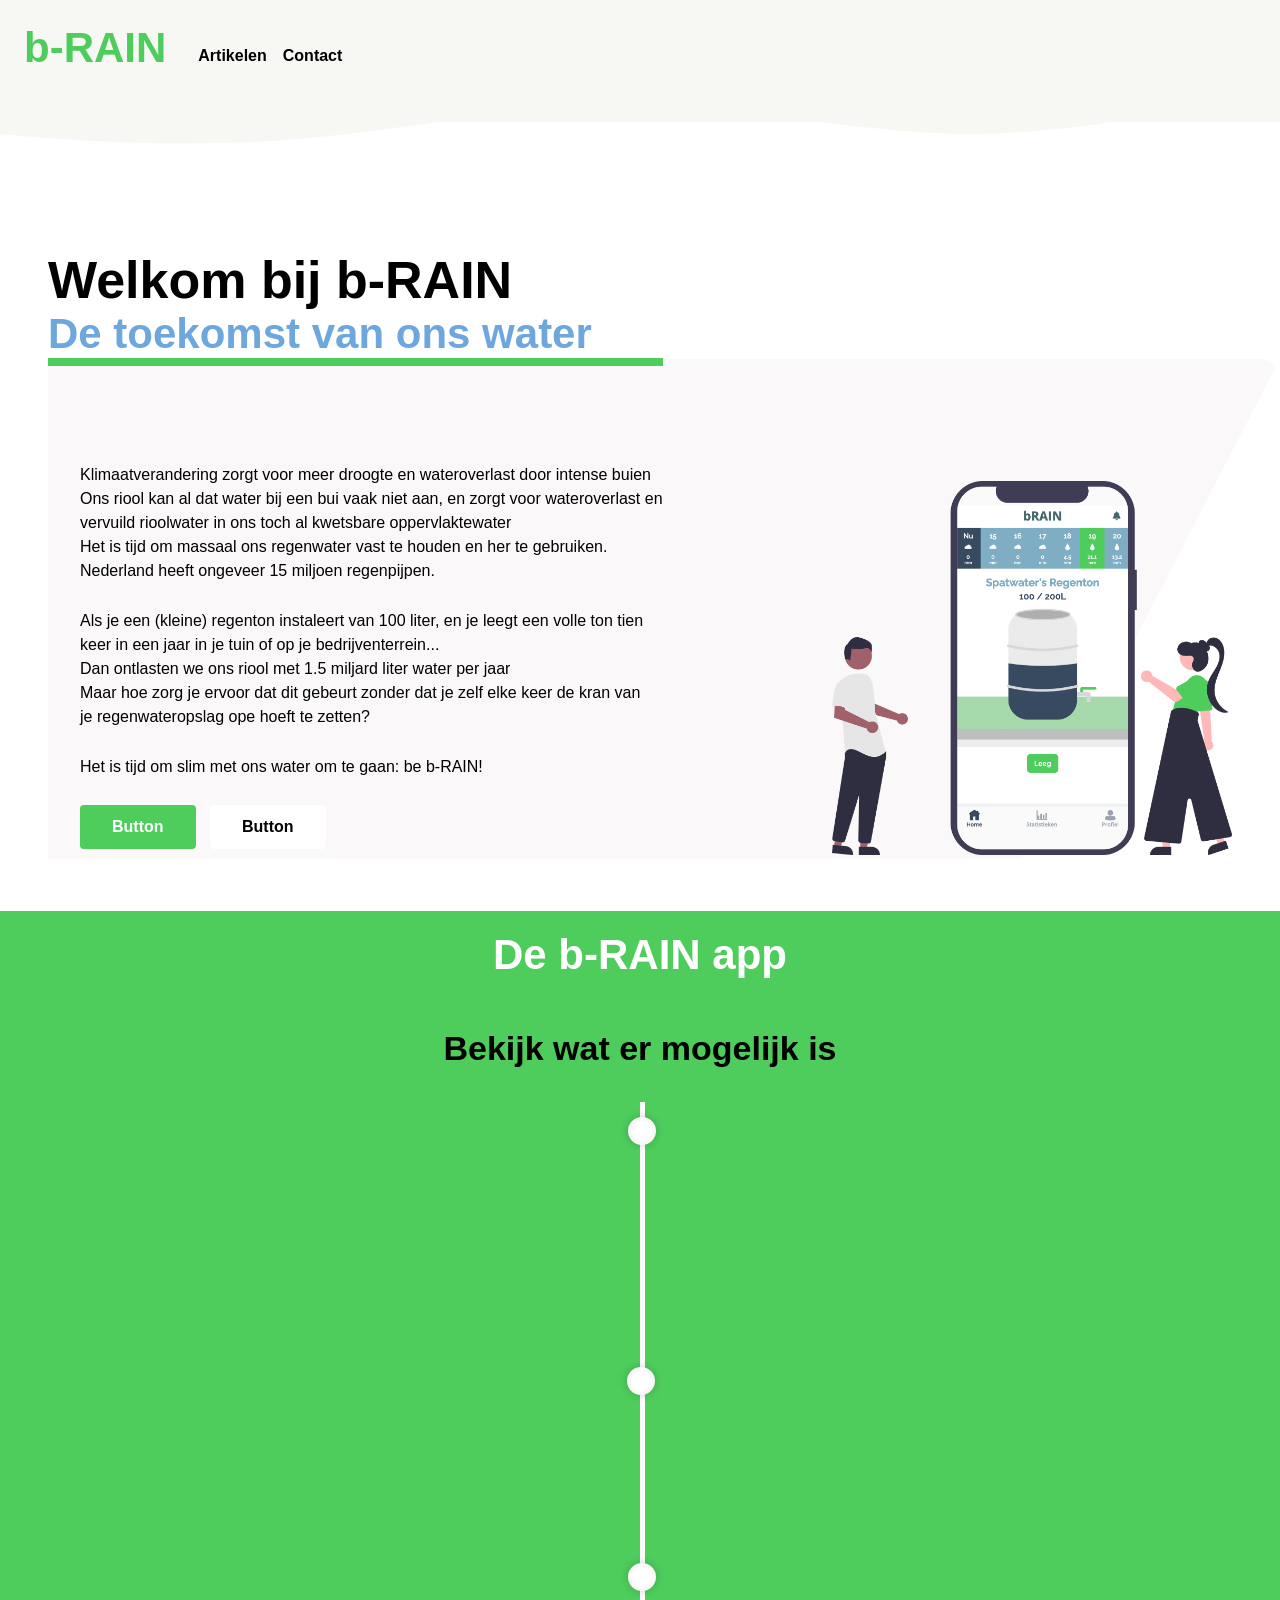
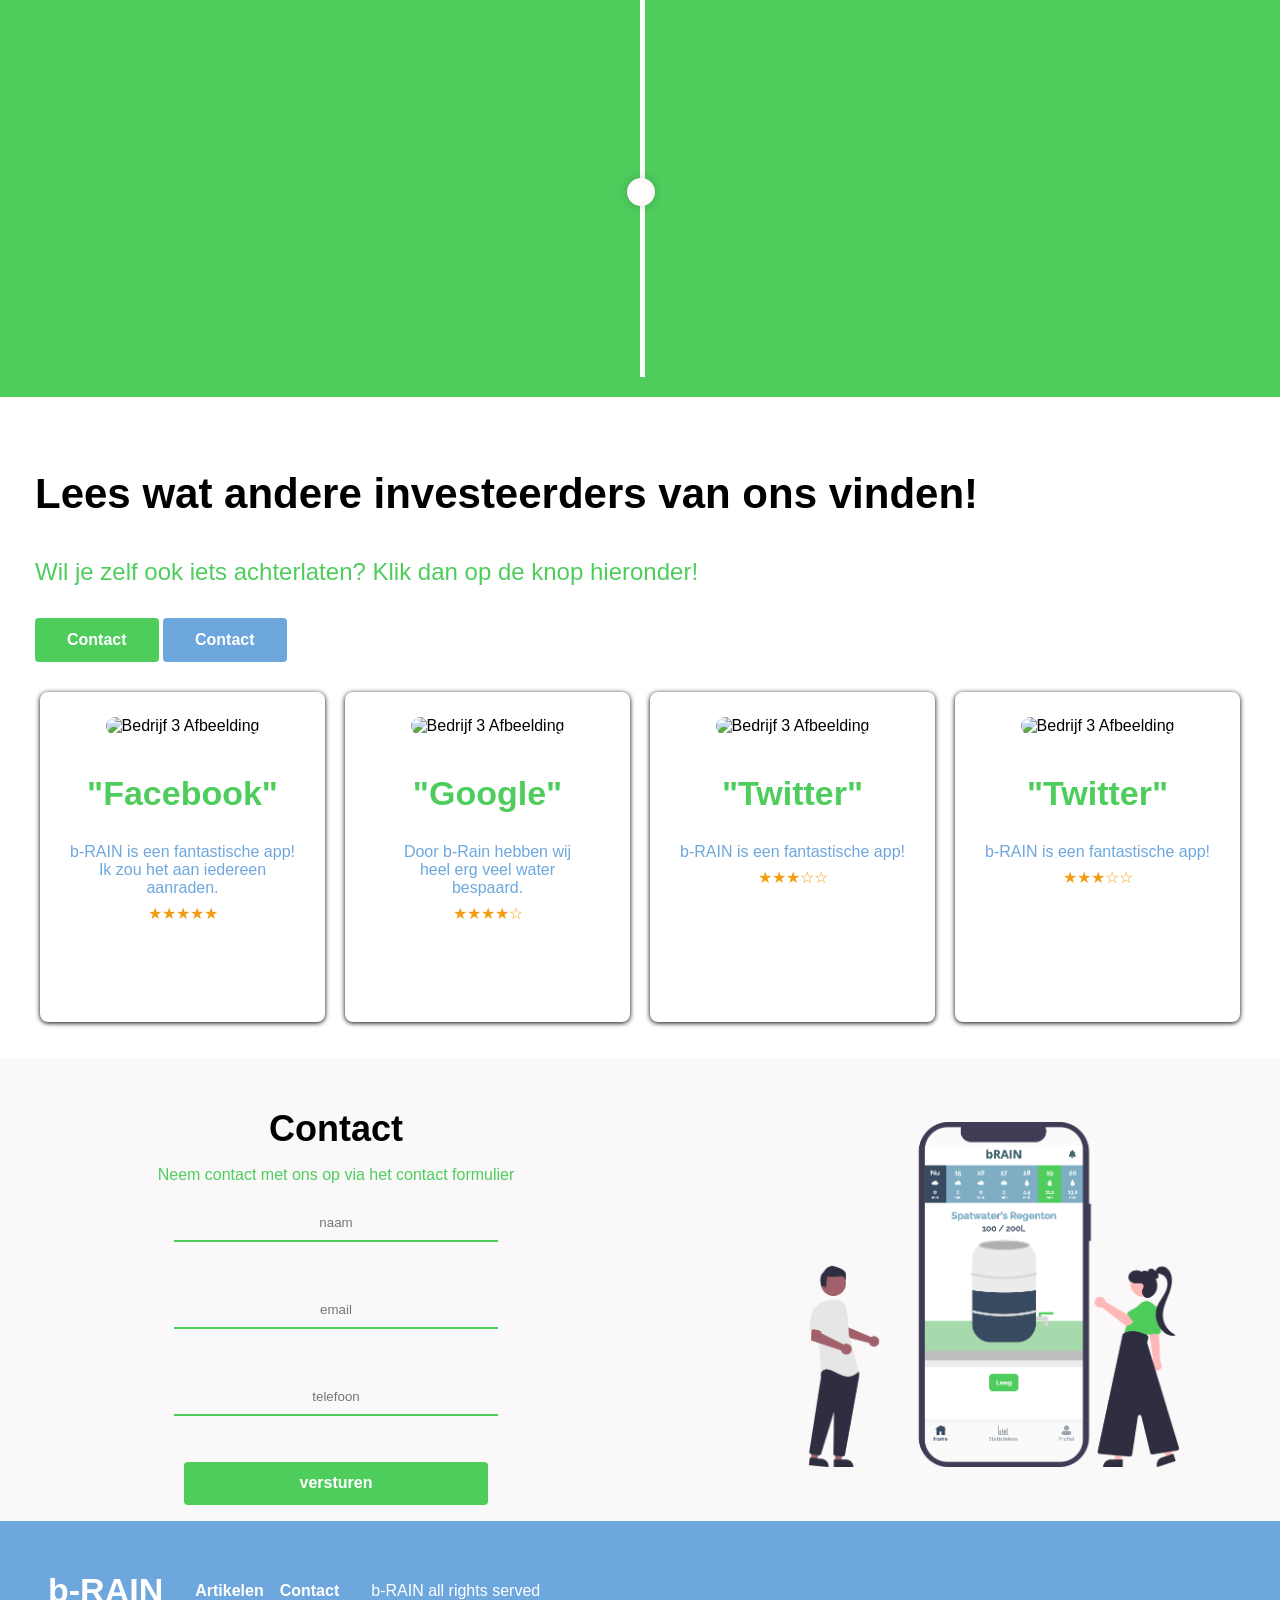
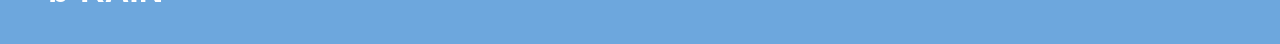
==== index.html @ 61f900dd "Merge pull request #32 from Daan645/TestBranch Test branch" ====
<!doctype html>
<html lang="en">
<head>
    <meta charset="UTF-8">
    <meta name="viewport"
          content="width=device-width, user-scalable=no, initial-scale=1.0, maximum-scale=1.0, minimum-scale=1.0">
    <meta http-equiv="X-UA-Compatible" content="ie=edge">
    <script src="scripts/script.js" defer></script>
    <link rel="stylesheet" type="text/css" href="styles/style.css" />
    <title>be-rain</title>
</head>
<!--Begin of header-->
<!--Tom-->
<header>
    <section class="header_full">
        <h2> b-RAIN </h2>
        <nav class="hidden">
            <ul>
                <li>
                    <a href="#"> Artikelen</a>
                </li>
                <li>
                    <a href="#"> Contact</a>
                </li>
            </ul>
        </nav>
    </section>
    <svg id="wave" style="transform:rotate(180deg); transition: 0.3s" viewBox="0 0 1440 80"
     version="1.1" xmlns="http://www.w3.org/2000/svg"><defs><linearGradient 
        id="sw-gradient-0" x1="0" x2="0" y1="1" y2="0"><stop stop-color="#f7f7f3" offset="0%">
        </stop><stop stop-color="#f7f7f3" offset="100%"></stop></linearGradient>
    </defs><path style="transform:translate(0, 0px); opacity:1" fill="url(#sw-gradient-0)" 
    d="M0,80L60,66.7C120,53,240,27,360,28.3C480,30,600,60,720,61.7C840,63,960,37,1080,25C1200,
    13,1320,17,1440,28.3C1560,40,1680,60,1800,71.7C1920,83,2040,87,2160,85C2280,83,2400,77,2520,
    70C2640,63,2760,57,2880,56.7C3000,57,3120,63,3240,58.3C3360,53,3480,37,3600,26.7C3720,17,3840,
    13,3960,25C4080,37,4200,63,4320,76.7C4440,90,4560,90,4680,83.3C4800,77,4920,63,5040,51.7C5160,
    40,5280,30,5400,30C5520,30,5640,40,5760,45C5880,50,6000,50,6120,56.7C6240,63,6360,77,
    6480,76.7C6600,77,6720,63,6840,63.3C6960,63,7080,77,7200,75C7320,73,7440,57,7560,48.3C7680,
    40,7800,40,7920,38.3C8040,37,8160,33,8280,35C8400,37,8520,43,8580,46.7L8640,50L8640,100L8580,
    100C8520,100,8400,100,8280,100C8160,100,8040,100,7920,100C7800,100,7680,100,7560,100C7440,100,
    7320,100,7200,100C7080,100,6960,100,6840,100C6720,100,6600,100,6480,100C6360,100,6240,100,6120,100C6000,
    100,5880,100,5760,100C5640,100,5520,100,5400,100C5280,100,5160,100,5040,100C4920,100,4800,100,
    4680,100C4560,100,4440,100,4320,100C4200,100,4080,100,3960,100C3840,100,3720,100,3600,100C3480,
    100,3360,100,3240,100C3120,100,3000,100,2880,100C2760,100,2640,100,2520,100C2400,100,2280,100,
    2160,100C2040,100,1920,100,1800,100C1680,100,1560,100,1440,100C1320,100,1200,100,1080,100C960,
    100,840,100,720,100C600,100,480,100,360,100C240,100,120,100,60,100L0,100Z"></path></svg> 
</header>
<!--End of header-->
<body>
<main>
<!--Beginning hero-->
<!--Jesse-->
    <div class="hero-wrapper">
    <section>
        <div class="text-hero">
            <h1>Welkom bij b-RAIN</h1>
            <h2><!--border bottom + padding right-->De toekomst van ons water</h2>
            <p>Klimaatverandering zorgt voor meer droogte en wateroverlast door intense buien<br>
               Ons riool kan al dat water bij een bui vaak niet aan, en zorgt voor wateroverlast en<br>
               vervuild rioolwater in ons toch al kwetsbare oppervlaktewater<br>
               Het is tijd om massaal ons regenwater vast te houden en her te gebruiken.<br>
               Nederland heeft ongeveer 15 miljoen regenpijpen.  
            </p>
            <p>
               Als je een (kleine) regenton instaleert van 100 liter, en je leegt een volle ton tien<br>
               keer in een jaar in je tuin of op je bedrijventerrein...<br>
               Dan ontlasten we ons riool met 1.5 miljard liter water per jaar<br>
               Maar hoe zorg je ervoor dat dit gebeurt zonder dat je zelf elke keer de kran van<br>
               je regenwateropslag ope hoeft te zetten? 
            </p>
            <p>
                Het is tijd om slim met ons water om te gaan: be b-RAIN!
            </p>
            <button class="primary--button">Button</button>
            <button class="light--button">Button</button>
        </div>
        <div class="img-hero">
            <img src="assets/images/app.png">
        </div>
        <div class="polygon">

        </div>
    </section>   
    </div>
<!--End of hero-->
<!--Begin of timeline-->
    <!--Daan-->
    <section class="wrapper">
        <div class="timelinebox">
            <div class="timelinetitle">
            <h2>De b-RAIN app</h2>
            <h3>Bekijk wat er mogelijk is</h3>
            </div>
            <section class="timeline">
                <!--Timeline-->
                <section class="timelinecontainer left">
                    <section class="content">
                        <h2 class="timelineh2">Slimme Technologie</h2>
                        <p>b-RAIN is de manier om zo optimaal mogelijk om te gaan met de neerslag rondom je huis. Met slimme technologie, gebaseerd op weersvoorspellingen, regelt ons product automatisch de hoeveelheid water in de regenton, zodat je altijd het meeste uit je waterreservoir haalt zonder er tijd aan kwijt te zijn.</p>
                        <a  class="primary--link" href="">Contact</a>
                    </section>
                </section>
                <section class="timelinecontainer right">
                    <section class="content">
                        <h2>Regenton</h2>
                        <p>Als de regenton vol zit en er is een hevige bui voorspeld, dan leegt de ton zich automatisch om de piekbui op te vangen.</p>
                        <a  class="primary--link" href="">Contact</a>
                    </section>
                </section>
                <section class="timelinecontainer left">
                    <section class="content">
                        <h2>Droogte</h2>
                        <p>Als er droogte voorspeld is, houdt de regenton zoveel mogelijk water vast. Dit water kan je op een optimaal moment inzetten, zoals het beregenen van groen of het wassen van je auto.</p>
                        <a  class="primary--link" href="">Contact</a>
                    </section>
                </section>
                <section class="timelinecontainer right">
                    <section class="content">
                        <h2>Besparing</h2>
                        <p>De b-RAIN app communiceert met onze slimme kraan en geeft je inzicht in hoeveel water er al bespaard is, wat de neerslagverwachting is en wanneer je je tuin het beste water kan geven.</p>
                        <a  class="primary--link" href="">Contact</a>
                    </section>
                </section>
            </section>
        </div>
    </section>  
<!--Reviews-->
<!--Ruben-->
<div class="article-wrapper">
    <section class="general-article">
        <div>
           <h2>Lees wat andere investeerders van ons vinden!</h2>
           <h4>Wil je zelf ook iets achterlaten? Klik dan op de knop hieronder!</h4>
           <button class="primary--button">Contact</button>
           <button class="secondary--button">Contact</button>
        </div>
     </section>
     <div class="article-container">
     <section class="article-box">
        <div class="article-details">
           <img src="https://upload.wikimedia.org/wikipedia/commons/thumb/5/51/Facebook_f_logo_%282019%29.svg/1200px-Facebook_f_logo_%282019%29.svg.png"alt="Bedrijf 3 Afbeelding" class=" article-img">
           <h3>"Facebook"</h3>
           <p>b-RAIN is een fantastische app!<br>Ik zou het aan iedereen<br>aanraden.</p>
           <div class="rating-star"> ★★★★★</div>
        </div>
     </section>
     <section class="article-box">
        <div class="article-details">
           <img src="https://storage.googleapis.com/support-kms-prod/ZAl1gIwyUsvfwxoW9ns47iJFioHXODBbIkrK"
              alt="Bedrijf 3 Afbeelding" class=" article-img">
           <h3>"Google"</h3>
           <p>Door b-Rain hebben wij <br>heel erg veel water <br>bespaard. </p>
           <div class="rating-star">
              ★★★★☆
           </div>
        </div>
     </section>
     <section class="article-box">
        <div class="article-details">
           <img src="https://www.thebusinesstoolkit.com/wp-content/uploads/2023/07/x-tweet.jpeg"
              alt="Bedrijf 3 Afbeelding" class=" article-img">
           <h3>"Twitter"</h3>
           <p>b-RAIN is een fantastische app!  </p>
           <div class="rating-star">
              ★★★☆☆
           </div>
        </div>
     </section>
     <section class="article-box">
        <div class="article-details">
           <img src="https://www.thebusinesstoolkit.com/wp-content/uploads/2023/07/x-tweet.jpeg"
              alt="Bedrijf 3 Afbeelding" class=" article-img">
           <h3>"Twitter"</h3>
           <p>b-RAIN is een fantastische app! </p>
           <div class="rating-star">
              ★★★☆☆
           </div>
        </div>
     </section>
     <section class="article-box">
        <div class="article-details">
           <img src="https://www.thebusinesstoolkit.com/wp-content/uploads/2023/07/x-tweet.jpeg"
              alt="Bedrijf 3 Afbeelding" class=" article-img">
           <h3>"Twitter"</h3>
           <p>b-RAIN is een fantastische app! </p>
           <div class="rating-star">
              ★★★☆☆
           </div>
        </div>
     </section>
     <section class="article-box">
        <div class="article-details">
           <img src="https://www.thebusinesstoolkit.com/wp-content/uploads/2023/07/x-tweet.jpeg"
              alt="Bedrijf 3 Afbeelding" class=" article-img">
           <h3>"Twitter"</h3>
           <p>b-RAIN is een fantastische app! </p>
           <div class="rating-star">
              ★★★☆☆
           </div>
        </div>
     </section>
      <section class="article-box">
        <div class="article-details">
           <img src="https://www.thebusinesstoolkit.com/wp-content/uploads/2023/07/x-tweet.jpeg"
              alt="Bedrijf 3 Afbeelding" class=" article-img">
           <h3>"Twitter"</h3>
           <p>b-RAIN is een fantastische app! </p>
           <div class="rating-star">
              ★★★☆☆
           </div>
        </div>
    </div>
   </div>
<!--End of reviews-->
<div class="contact-wrapper">
   <section class="contact--pagina">
      <form action="" alt="contact pagina">
          <h2 alt="contact">Contact</h2>
          <p>Neem contact met ons op via het contact formulier</p>
          <input class="input-contact" type="text" placeholder="naam" alt="naam">
          <input class="input-contact" type="text" placeholder="email" alt="email">
          <input class="input-contact" type="text" placeholder="telefoon" alt="telefoon">
          <!-- <textarea name="" id="" cols="30" rows="10"></textarea> -->
          <button class="primary--button">versturen</button>  
      </form>
      <figure>
          <img src="/assets/images/app.png" alt="app brain">
      </figure>
      <div class="contact--background">
   
      </div>
   </section>
</div>
</main>
<footer>
   <div class="content-footer">
      <h3>b-RAIN</h3>
      <ul>
         <li>
             <a href="#"> Artikelen</a>
         </li>
         <li>
             <a href="#"> Contact</a>
         </li>
     </ul>
     <p> b-RAIN all rights served</p>
   </div>
  
   </div>
</footer>
</body>
</html>
---- styles/style.css ----
/* main settings */
body{
    margin: 0;
    font-family: Arial, Helvetica, sans-serif;
}
/* root colors */

:root{
    --main: #FFFFFF;
    --primary: #4ECD5D;
    --secondary: #6DA7DD;
    --accent: #ff2f2fb4;
    --greyone: #FAF8F8;
    --dark: #000;
}
/* text styles */

/* normal p */
p{
    font-size: 1em;
    font-weight: 400;
}
/* strong p */
.strong{
    font-size: 1em;
    font-weight: 600;
}
/* quote p */
.quote{
    font-size: 1.4em;
    font-weight: 700;
    font-style: italic;
}
/* italic p */
.italic{
    font-style: italic;
}

/* main fonts */
h1{
    font-size: 52px;
    font-weight: 800;
}
h2{
    font-size: 42px;
    font-weight: 700;
}
h3{
    font-size: 34px;
    font-weight: 600;
}
h4{
    font-size: 24px;
    font-weight: 500;
}
/* mobile */
@media  screen and (min-width: 0px) and (max-width: 600px ) {
h1{
        font-size: 38px;
        font-weight: 800;
    }
h2{
        font-size: 30px;
        font-weight: 700;
    }
h3{
        font-size: 24px;
        font-weight: 600;
    }
h4{
        font-size: 20px;
        font-weight: 500;
    }
}
/* tablet */
@media  screen and (min-width: 600px) and (max-width: 1000px ) {
h1{
        font-size: 42px;
        font-weight: 800;
    }
h2{
        font-size: 36px;
        font-weight: 700;
    }
h3{
        font-size: 30px;
        font-weight: 600;
    }
h4{
        font-size: 22px;
        font-weight: 500;
    }
}

/* Buttons (not links!)*/
/* primary--button */
.primary--button{
    padding: 0.8em 2em;
    border-radius: 4px;
    border: none;
    background-color: var(--primary);
    color: var(--main);
    font-weight: 600;
    font-size: 1em;
    transform: scale(100%);
    transition: ease-out 0.2s;
}
    /* &hover */
    .primary--button:hover{
        cursor: pointer;
        background-color: var(--main);
        color: var(--dark);
        transform: scale(97%);
        transition: ease-in 0.2s;
    }

/* secondary--button */
.secondary--button{
    padding: 0.8em 2em;
    border-radius: 4px;
    border: none;
    background-color: var(--secondary);
    color: var(--main);
    font-weight: 600;
    font-size: 1em;
    transform: scale(100%);
    transition: ease-out 0.2s;
}
    /* &hover */
    .secondary--button:hover{
        cursor: pointer;
        background-color: var(--main);
        color: var(--secondary);
        transform: scale(97%);
        transition: ease-in 0.2s;
    }

/* light--button */
.light--button{
    padding: 0.8em 2em;
    border-radius: 4px;
    border: none;
    background-color: var(--main);
    color: var(--dark);
    font-weight: 600;
    font-size: 1em;
    transform: scale(100%);
    transition: ease-out 0.2s;
}
    /* &hover */
    .light--button:hover{
        cursor: pointer;
        background-color: var(--main);
        color: var(--secondary);
        transform: scale(97%);
        transition: ease-in 0.2s;
    }

/* dark--button */
.dark--button{
        padding: 0.8em 2em;
        border-radius: 4px;
        border: none;
        background-color: var(--dark);
        color: var(--main);
        font-weight: 600;
        font-size: 1em;
        transform: scale(100%);
        transition: ease-out 0.2s;
    }
    /* &hover */
    .light--button:hover{
            cursor: pointer;
            background-color: var(--primary);
            color: var(--main);
            transform: scale(97%);
            transition: ease-in 0.2s;
     }
    
/* Links (a) styling*/
/* primary--link */
.primary--link{
    padding: 0.8em 2em;
    border-radius: 4px;
    border: none;
    background-color: var(--primary);
    color: var(--main);
    font-weight: 600;
    font-size: 1em;
    transform: scale(100%);
    transition: ease-out 0.2s;
}
    /* &hover */
    .primary--link:hover{
        cursor: pointer;
        background-color: var(--main);
        color: var(--dark);
        transform: scale(97%);
        transition: ease-in 0.2s;
    }

/* secondary--link */
.secondary--link{
    padding: 0.8em 2em;
    border-radius: 4px;
    border: none;
    background-color: var(--secondary);
    color: var(--main);
    font-weight: 600;
    font-size: 1em;
    transform: scale(100%);
    transition: ease-out 0.2s;
}
    /* &hover */
    .secondary--link:hover{
        cursor: pointer;
        background-color: var(--main);
        color: var(--secondary);
        transform: scale(97%);
        transition: ease-in 0.2s;
    }
/* light--link */
.light--link{
    padding: 0.8em 2em;
    border-radius: 4px;
    border: none;
    background-color: var(--main);
    color: var(--dark);
    font-weight: 600;
    font-size: 1em;
    transform: scale(100%);
    transition: ease-out 0.2s;
}
    /* &hover */
    .light--link:hover{
        cursor: pointer;
        background-color: var(--main);
        color: var(--secondary);
        transform: scale(97%);
        transition: ease-in 0.2s;
    }

/* dark--link */
.dark--link{
        padding: 0.8em 2em;
        border-radius: 4px;
        border: none;
        background-color: var(--dark);
        color: var(--main);
        font-weight: 600;
        font-size: 1em;
        transform: scale(100%);
        transition: ease-out 0.2s;
    }
    /* &hover */
    .light--link:hover{
            cursor: pointer;
            background-color: var(--primary);
            color: var(--main);
            transform: scale(97%);
            transition: ease-in 0.2s;
     }
/* end main settings */
/* header */
header{
    padding: 1.5em 0em 0em 0em;
    z-index: 99;
    position: sticky;
    background-color: #f7f7f3;
    top: 0;
}
header svg{
    position: absolute;
    z-index: 0;
    
}

.header_full{
    max-width: 1232px;
    padding: 0 1em;
    display: flex;
    margin: 0 auto;
    align-items: center;
    gap: 2em;
    z-index: 8;
    position: relative;
}
.header_full ul{
    padding-inline-start: 0px;
    list-style-type: none;
    display: flex;
    gap: 1em;
    z-index: 4;
    margin-top: -1.2em;
    
}

.header_full h2{
    color: var(--primary);
}
.header_full a{
    text-decoration: none;
    color: var(--dark);
    font-weight: 600;
    font-size: 16px;
}
.header_full a:hover{
    color: var(--primary);
}
@media screen and (min-width: 1000px) {
    header svg{
        position: absolute;
        z-index: 0;
        margin-top: -34px;
        
    }
}
/*End of header */

/*Begin hero*/
.hero-wrapper{
    background: var(--main);
    padding: 8em 2em 0;
}

.hero-wrapper section{
   display: flex;
   max-width: 1232px;
   margin: 0 auto;
   padding: 0 1em;
   align-items: flex-end;
   justify-content: space-between;
   background-color: var(--main);
}

.hero-wrapper button{
    margin: 0 0 10px 10px;
}
.hero-wrapper .primary--button{
    margin: 0 0 10px 2em;
}
.text-hero{
    z-index: 1;
}

.text-hero h1{
    margin: 0;
}
  
.text-hero h2{
    color: var(--secondary);
    border-bottom: 0.2em solid var(--primary);
    margin-bottom: 2.3em;
   
}

.text-hero p{
    line-height: 1.5;
    padding: 0 0 10px 2em;
}

.img-hero{
    z-index: 1;
}

.img-hero img{
    width: 400px;
    z-index: 1;
}

.polygon{
    clip-path: polygon(0% 0%, 75% 0%, 100% 0, 79% 100%, 0% 100%);
    background-color: var(--greyone);
    height: 500px;
    position: absolute;
    width: 1232px;
    min-width: 50%;
    max-width: 100%;
    border-radius: 0px 21px 21px 0px;
}

/* tablet hero */
@media  screen and (min-width: 600px) and (max-width: 1000px ) {
    .hero-wrapper section{
        display: grid;
        justify-content: center;
        gap: 1em;
    }

    .img-hero{
        margin: 0 auto;
    }

    .img-hero img{
        height: 400px;
    }
    .polygon{
        display: none;
    }
}

/* mobile hero */
@media  screen and (min-width: 0px) and (max-width: 600px ) {
    .hero-wrapper section{
        display: grid;
        justify-content: center;
        align-items: center;
        gap: 1em;
    }
    .hero-wrapper{
        padding: 4em 0em 0;
    }
    .img-hero{
        margin: 0 auto;
    }

    .img-hero img{
        height: 400px;
    }
    .polygon{
        display: none;
    }
}
/*End of hero*/

/*Beginning of timeline*/
/* Set a background color */
.wrapper {
    /*margin: 2em 1em;*/
    width: 100%;
    padding: 2em 0em;
    margin: 0 auto;
}

.timelinetitle > h2{
    color: var(--main);
}

.timelinetitle{
    text-align: center;
}

.timelinebox{
    display: flex;
    transition: transform 1s;
    flex-direction: column;
    background-color:var(--primary);
    max-width: 100em;
    padding: 20px;
    margin: 20px auto;
}

.timelinecloud{
    grid-area: timeline;
    display: flex;
    justify-content: center;
    max-width: 100em;
    position: relative;

}

/* The actual timeline (the vertical ruler) */
.timeline {
    grid-area: timeline;
    position: relative;
    padding: 0;
    margin: 0 auto;

}

/* The actual timeline (the vertical ruler) */
.timeline::after {
    content: "";
    position: absolute;
    width: 5px;
    background-color: var(--main);
    top: 0;
    bottom: 0;
    left: 50%;

}

/* The circles on the timeline */
.timelinecontainer::after {
    transform: scale(1);
    animation: pulse 2s infinite;
    content: "";
    position: absolute;
    width: 25px;
    height: 25px;
    right: -5px;
    border: 4px solid #ff9f55;
    background-color:var(--main);
    border: 4px solid var(--main);
    top: 15px;
    border-radius: 50%;
    z-index: 1;
    box-shadow: 0 0 10px rgba(0, 0, 0, 0.2);
}

.timelinebox:hover {
    /*animation: grow 5s infinite alternate;*/
    transform: scale(1.5);
}

.timelinebox:hover::after {
    animation: shrink 5s infinite alternate;

}



.right::after {
    left: -16px;
}

/* Voeg een standaardstijl toe om de content te verbergen */
.content {
    visibility: hidden;
}

/*@keyframes grow {*/
/*0%{*/
/*    transform: scale(1);*/
/*}*/

/*    100%{*/
/*        transform: scale(1.50);*/
/*    }*/

/*}*/







@keyframes shrink {
0%{
    transform: scale(1.50);
}
    100%{
        transform: scale(1);
    }
}



/* De rest van je CSS blijft hetzelfde */
/* ... */

/*breathing animation for timeline circles*/
@keyframes pulse {
    0% {
        transform: scale(1);
        box-shadow: 0 0 0 0 rgba(0, 0, 0, 0.3);
    }

    70% {
        transform: scale(1.25);
        box-shadow: 0 0 0 10px rgba(0, 0, 0, 0);
    }

    100% {
        transform: scale(1.5);
        box-shadow: 0 0 0 0 rgba(0, 0, 0, 0);
    }
}

/* Container around content */
.timelinecontainer {
    position: relative;
    width: 50%;
}

/* The circles on the timeline */
.timelinecontainer::after {
    content: "";
    position: absolute;
    width: 20px;
    height: 20px;
    right: -16px;
    background-color: var(--main);
    border: 4px solid var(--greyone);
    top: 15px;
    border-radius: 50%;
    z-index: 1;
}

/* Place the container to the left */
.left {
    left:  0%;
}

/* Place the container to the right */
.right {
    left: 50%;
}

/* Add arrows to the left container (pointing right) */
/*.left::before {*/
/*    content: " ";*/
/*    height: 0;*/
/*    position: absolute;*/
/*    top: 22px;*/
/*    width: 0;*/
/*    z-index: 1;*/
/*    right: 10px;*/
/*    border: medium solid white;*/
/*    border-width: 10px 0 10px 10px;*/
/*    border-color: transparent transparent transparent white;*/
/*}*/

/* Add arrows to the right container (pointing left) */
/*.right::before {*/
/*    content: " ";*/
/*    height: 0;*/
/*    position: absolute;*/
/*    top: 22px;*/
/*    width: 0;*/
/*    z-index: 1;*/
/*    left: -30px;*/
/*    border: medium solid white;*/
/*    border-width: 10px 10px 10px 0;*/
/*    border-color: transparent white transparent transparent;*/
/*}*/

/* Fix the circle for containers on the right side */
.right::after {
    left: -13px;
}

/* The actual content */
.content {
    margin: 20px;
    padding: 20px 20px;
    background-color: white;
    position: relative;
    border-radius: 6px;
}

.content > h2{
    margin-top: 0;
    margin-bottom: 0;
}

.content > p{
    margin-top: 5px;
    margin-bottom: 30px;
}

/* Media queries - Responsive timeline on screens less than 600px wide */
@media screen and (max-width: 600px) {
    /* Place the timelime to the left */
    .timeline::after {
        left: 31px;
    }

    /* Full-width containers */
    .timelinecontainer {
        width: 100%;
        padding-left: 20px;
        padding-right: 25px;
    }

    /* Make sure that all arrows are pointing leftwards */
    .timelinecontainer::before {
        left: 60px;
        border: medium solid white;
        border-width: 10px 10px 10px 0;
        border-color: transparent white transparent transparent;
    }

    /* Make sure all circles are at the same spot */
    .left::after,
    .right::after {
        left: 15px;
    }

    /* Make all right containers behave like the left ones */
    .right {
        left: 0%;
    }
}

/*Stops hover grow animation from timeline at 2200px*/
@media screen and (max-width: 2200px){
.timelinebox:hover {
    transform: none;
}
}
/*Ending of timeline*/
/*Begin of reviews*/
.article-wrapper{
    max-width: 1220px;
    margin: 0 auto;
    padding: 2em 0em;
}
.general-article {
    padding: 5px;
}

.general-article h2 {
    color: var(--dark);
}

.general-article h4 {
    color: var(--primary);
    margin-top: -10px;
}

.article-container {
    display: flex;
    overflow-x: auto;
    word-break: keep-all;
    white-space: nowrap;
    padding-bottom: 20px;
    padding-top: 5px;

     /* For Webkit browsers (Chrome, Safari) */
     &::-webkit-scrollbar {
        max-width: 1px;
        max-height: 12px; /* Vaste hoogte */

    }

    &::-webkit-scrollbar-thumb {
        background-color: var(--primary);
        border-radius: 5px;
    }

    &::-webkit-scrollbar-track {
        background-color: var(--main);
    }
}

.article-box {
    height: 320px;
    max-width: 275px;
    min-width: 275px;
    background-color: var(--main);
    box-shadow: 0 1px 5px var(--dark);
    margin: 10px;
    margin-top: 10px;
    padding: 5px;
    border-radius: 8px;
    transform: translateY(10px);
    transition: opacity 0.5s ease-in-out, transform 0.5s ease-in-out;
}

.article-details {
    text-align: center;
}

.article-img {
    width: 100px;
    height: 100px;
    border-radius: 10px;
    margin-bottom: 5px;
    margin-top: 20px;
}

.article-details h3 {
    color: var(--primary);
    margin-bottom: 30px;
}
    .content, h2{
        margin-top: 0;
        margin-bottom: 1.2em;
    }
    .article-wrapper{
        padding: 1em 1em;
    }

.article-details p {
    color: var(--secondary);
    margin-bottom: 7px;
}

.rating-star {
    color: #f39c12;
}

.article-box:hover {
    transform: scale(1.05);
}
/*End of reviews*/

/*Contact pagina*/
/* Desktop */

@media  screen and (min-width: 1002px) {
    /* TEST */
    .contact-wrapper{
        background-color: var(--greyone);
    }
    section.contact--pagina {
        padding: 2em 2em 2em 2em;
        display: grid;
        grid-template-columns: 1fr 1fr;
        grid-template-rows: auto;
        grid-template-columns: 
        'form figure'
        ;
        justify-content: center;
        text-align: center;
        max-width: 1232px;
        margin: 0 auto;
        height: max-content;
        align-items: start;
        
    }

    form {
        & p {
            color: var(--primary);
            margin-bottom: 1px;
        }

        & h2 {
            font-size: 36px;
            font-weight: 700;
            margin-bottom: 3px;
            padding-top: 0.5em;
        }

        & input.input-contact {
            width: 50%;
            padding: 10px;
            margin-bottom: 20px;
            margin: 20px 0 30px 0;
            border: none;
            border-bottom: 2px solid var(--primary);
            text-align: center;
            background-color: var(--greyone);
        }

        & button {
            position: relative;
            width: 50%;
            top: 1em;
        }
    }

    figure > img {
        width: 70%;
        height: 70%;
        margin-left: 100px;
        object-fit: contain;
        padding-top: 1em;
    }

    /* .contact--background{
        clip-path: polygon(0% 0%, 75% 0%, 100% 0, 79% 100%, 0% 100%);
        background-color: var(--greyone);
        height: 500px;
        position: absolute;
        width: 1232px;
        min-width: 100%;
        max-width: 100%;
        border-radius: 0px 21px 21px 0px;
    } */
}

/* mobile */
@media  screen and (min-width: 0px) and (max-width: 600px ) {
    
    section.contact--pagina {
        max-width: 100%;
        margin: 20px;
        display: flex;
        flex-direction: row;
        flex-wrap: wrap;
        gap: 10px;
        justify-content: center;
    }

    form{ 
        & h2 {
            font-size: 30px;
            font-weight: 700;
            margin-bottom: 10px;
            text-align: center;
        }

        &  p {
            color: var(--primary);
            margin-bottom: 5px;
            text-align: center;
        }

        & input.input-contact {
            width: 100%;
            padding: 12px 20px;
            margin: 10px 0 30px 0;
            border: none;
            border-bottom: 2px solid var(--primary);
            text-align: center;
        }

        & button{
            width: 100%;
            margin-bottom: 70px;
        }
    }

   
    figure > img {
        width: 100%;
        height: 100%;
    }

    
 
    }

    /* tablet */
    @media  screen and (min-width: 600px) and (max-width: 1000px ) {
        section.contact--pagina {
            margin: 20px;
            display: flex;
            flex-direction: row;
            flex-wrap: wrap;
            gap: 10px;
        }

        form {
            & h2 {
                font-size: 36px;
                font-weight: 700;
                margin-bottom: 2px;
                text-align: center;
            }

            & p {
                color: var(--primary);
                margin-bottom: 10px;
                text-align: center;
            }

            & input.input-contact {
                width: 100%;
                padding: 10px;
                margin-bottom: 20px;
                margin: 15px 0 30px 0;
                border: none;
                border-bottom: 2px solid var(--primary);
                text-align: center;
            }

            & button {
                width: 100%;
                margin-bottom: 70px;
            }
        }

        figure > img {
            width: 70%;
            height: 70%;
            margin-left: 100px;
        }
    }

/* footer */
footer{
    background-color: var(--secondary);
    padding: 1em 2em  0em;
}

footer .content-footer{
    max-width: 1232px;
    margin: 0 auto;
    display: flex;
    padding: 0em 1em;
    gap: 32px;
    align-items: center;
    flex-wrap: wrap;

}
.content-footer > h3 {
    color: var(--main);
}
.content-footer > p {
    color: var(--main);
    
}
.content-footer ul{
    padding-inline-start: 0px;
    list-style-type: none;
    display: flex;
    gap: 1em;
   
}
.content-footer  a{
    text-decoration: none;
    color: var(--main);
    font-weight: 600;
    font-size: 16px;
}
.content-footer  a:hover{
    color: var(--greyone);
}

@media  screen and (min-width: 0px) and (max-width: 600px ) {
    footer{
        
        height: max-content;
    }
    
    footer .content-footer{
        display: flex;
        flex-direction: column;
        padding: 0em 1em;
        gap: 0.3em;
        align-items: center;
    
    }
    .content-footer h3{
        color: var(--main);
    }
    .content-footer ul{
        padding-inline-start: 0px;
        list-style-type: none;
        display: flex;
        gap: 1em;
       
    }
}
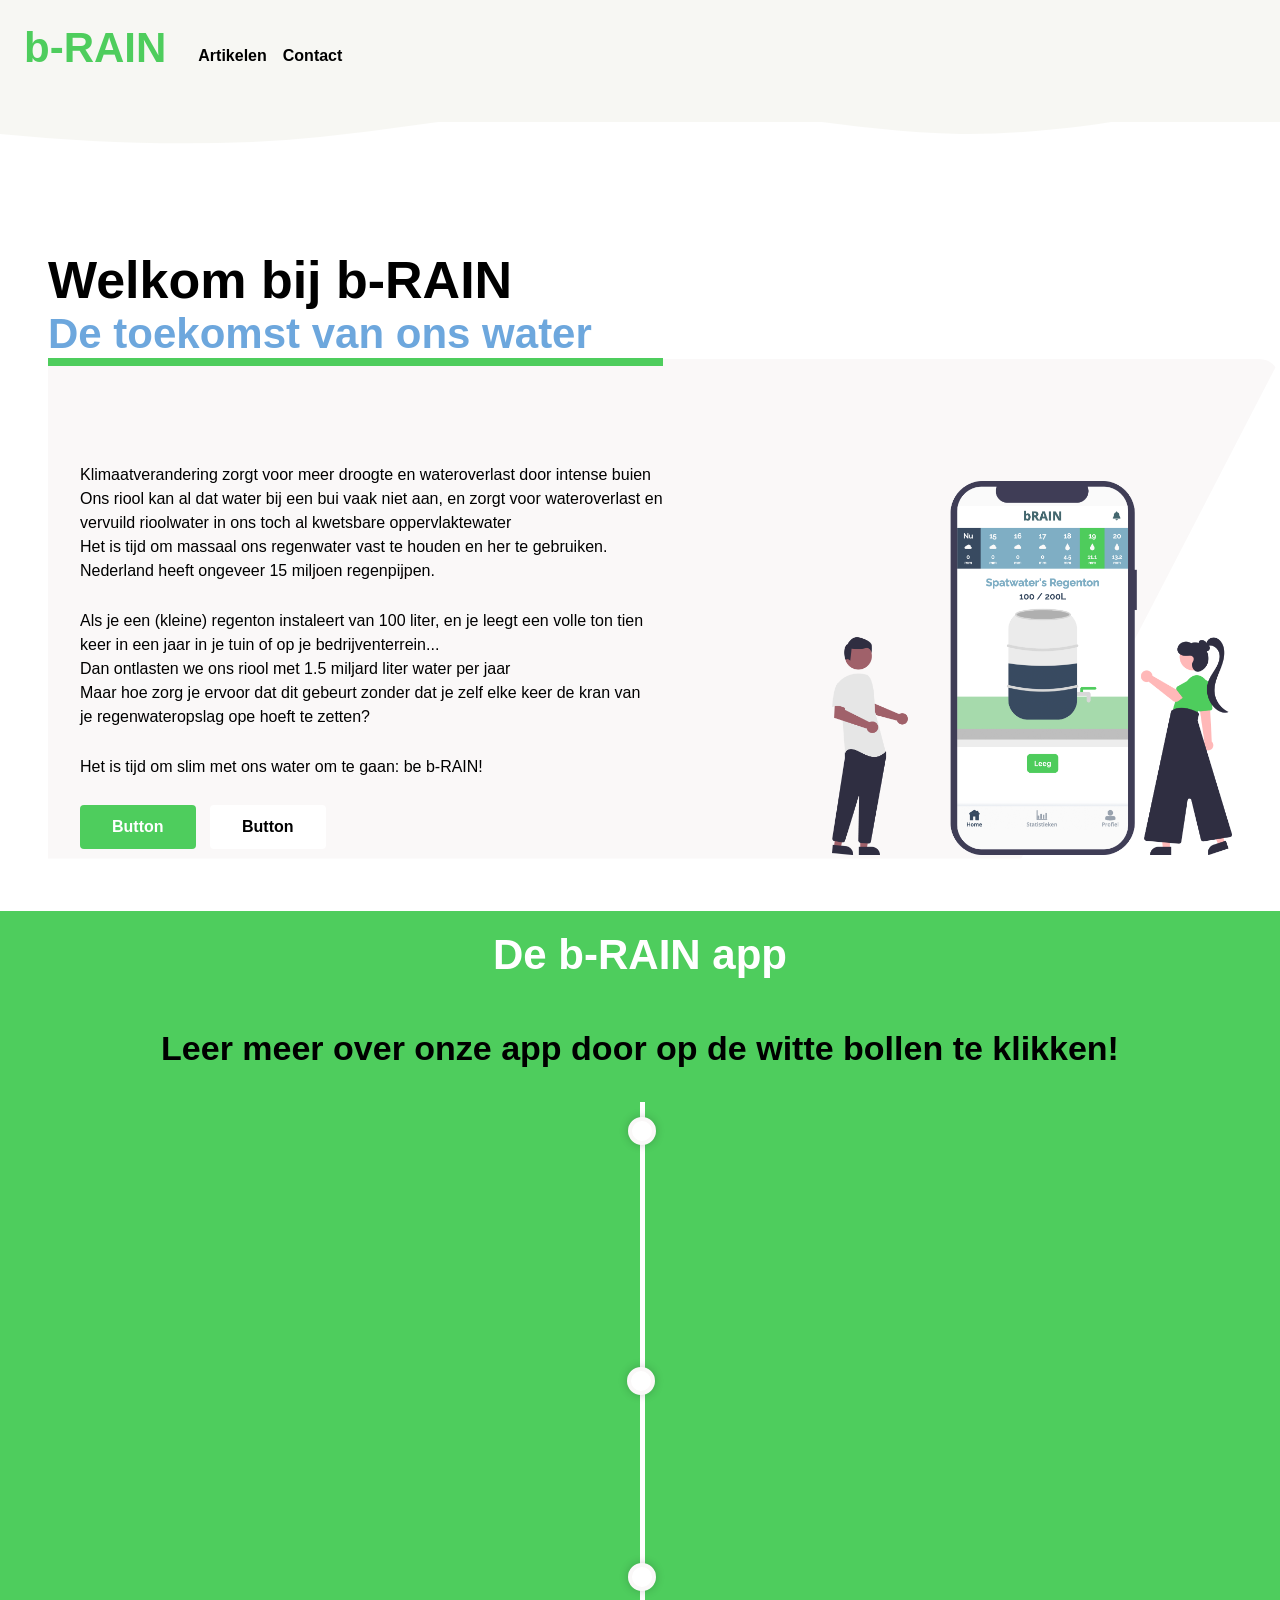
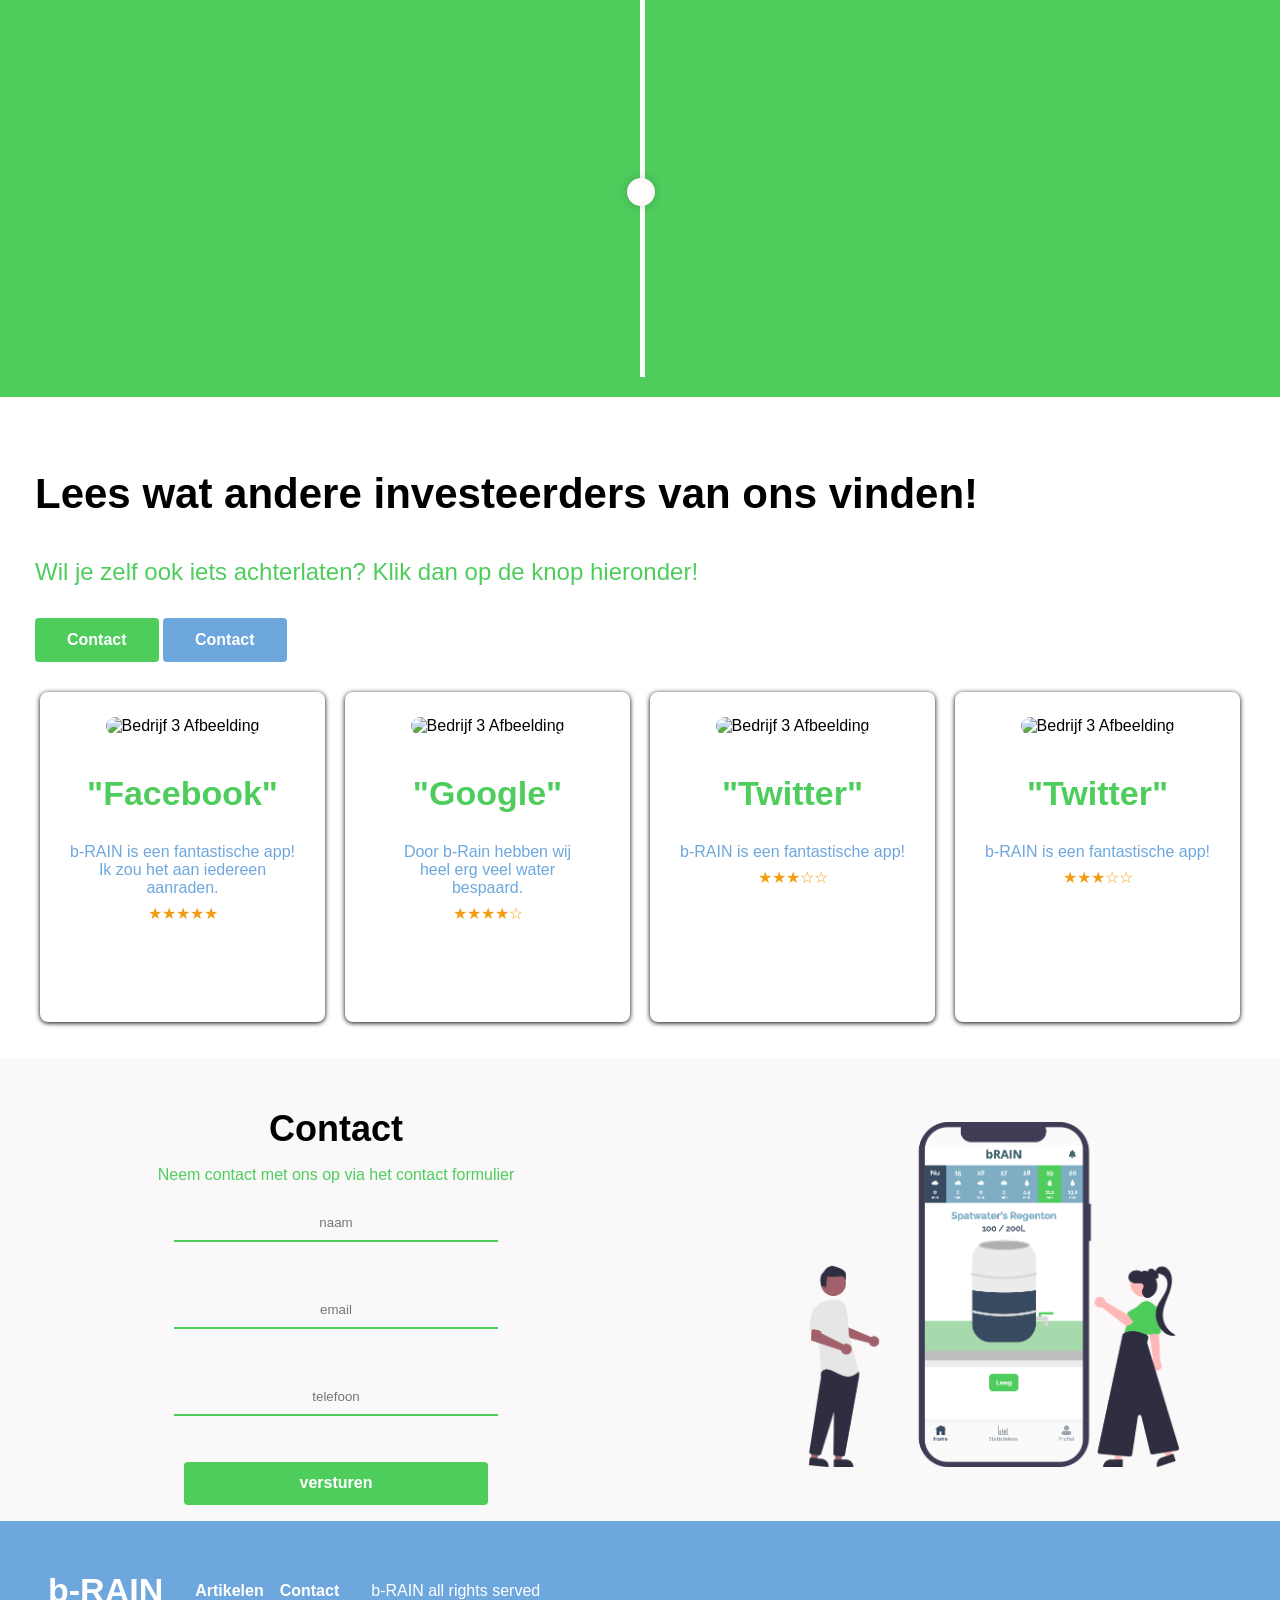
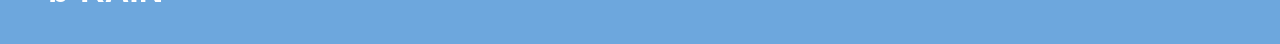
==== commit dc090656: "Timeline leer meer leer meer text voor tijdllijn" ====
--- a/index.html
+++ b/index.html
@@ -89,7 +89,7 @@
         <div class="timelinebox">
             <div class="timelinetitle">
             <h2>De b-RAIN app</h2>
-            <h3>Bekijk wat er mogelijk is</h3>
+            <h3>Leer meer over onze app door op de witte bollen te klikken!</h3>
             </div>
             <section class="timeline">
                 <!--Timeline-->
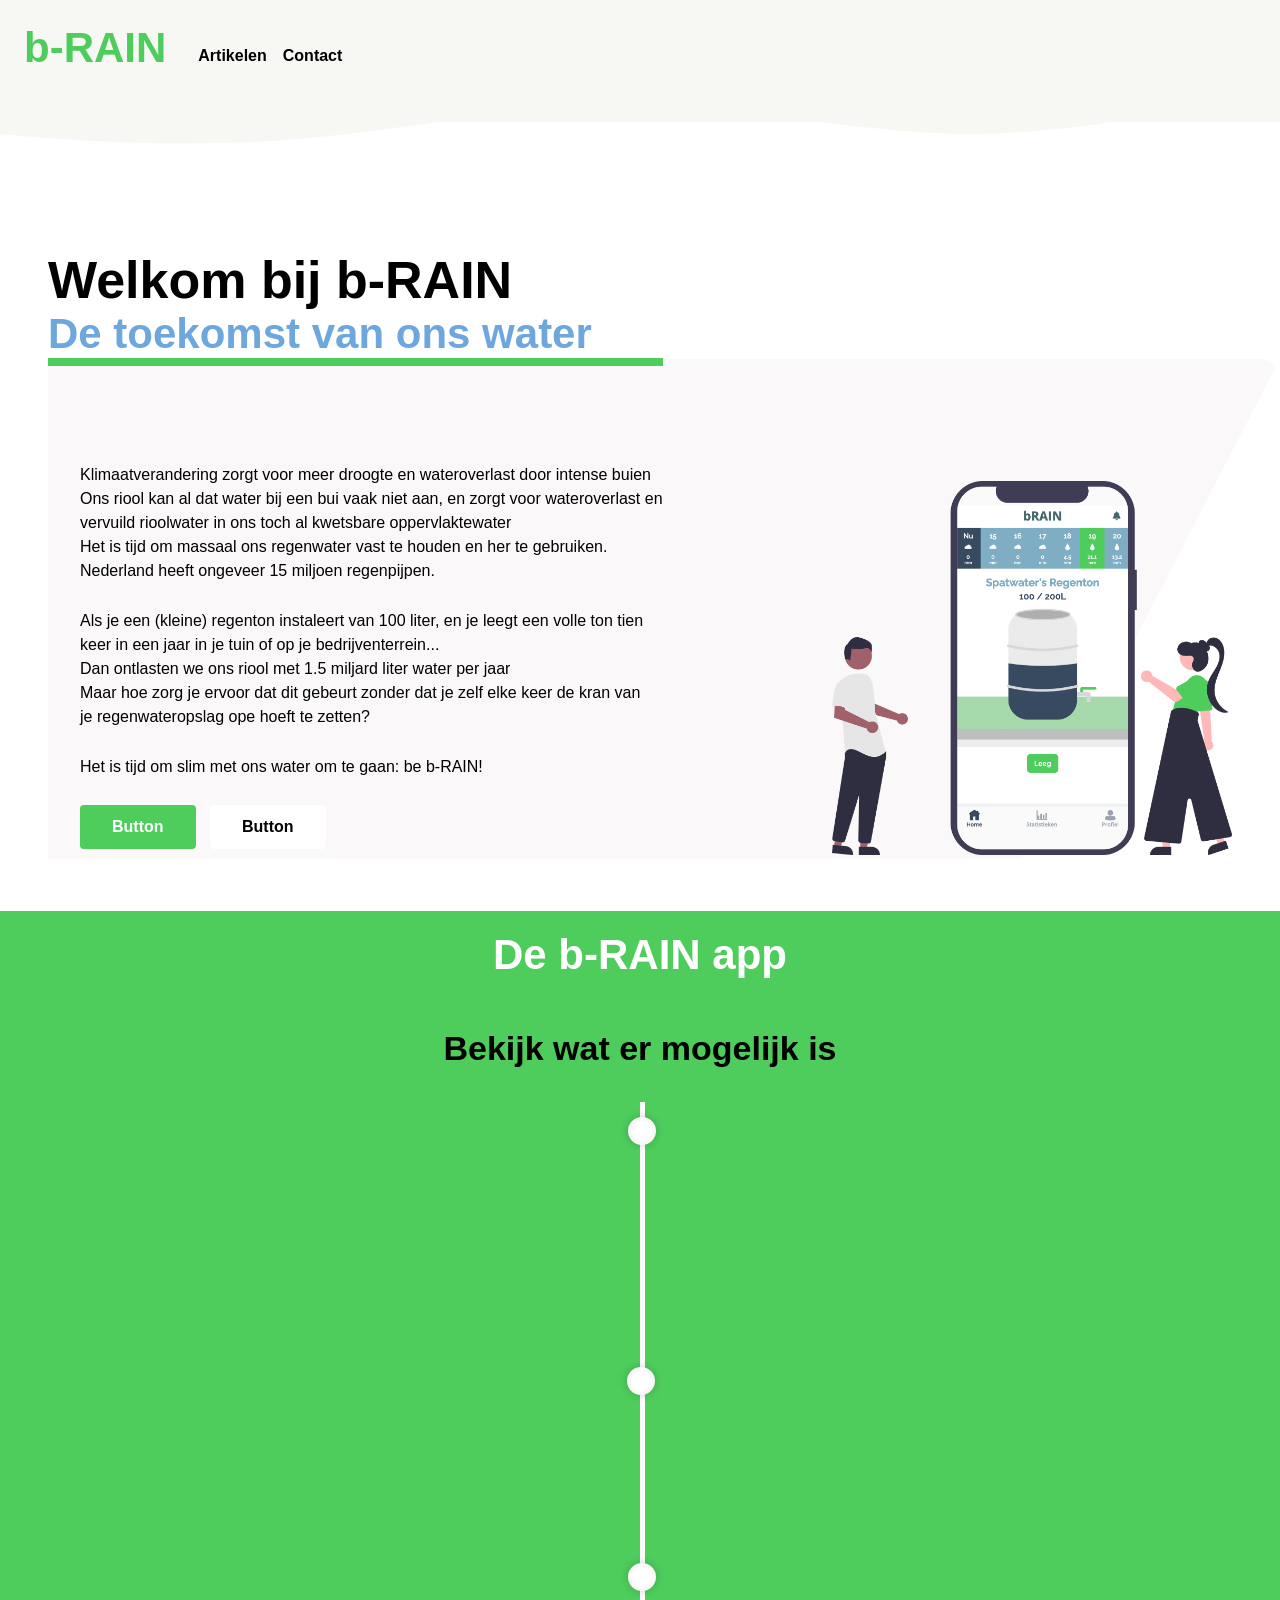
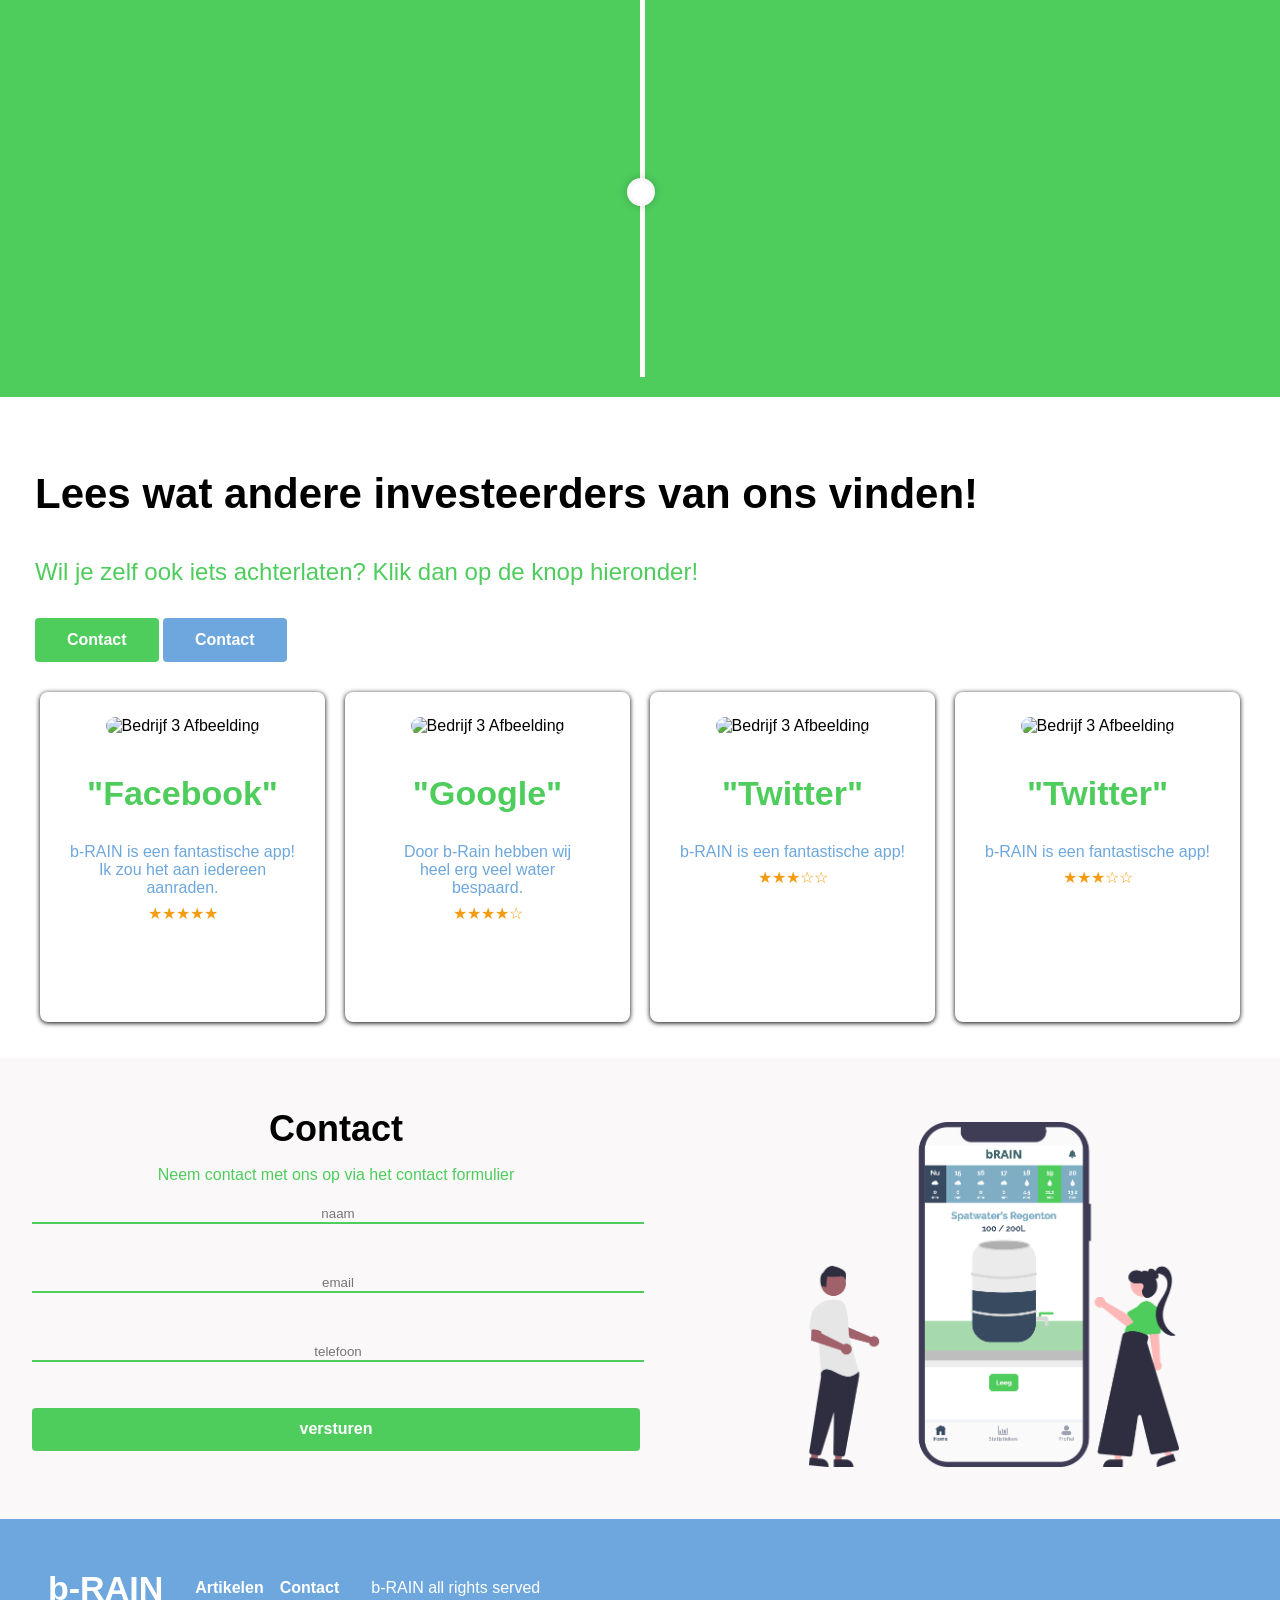
==== commit 8e945140: "correctie titel correctie titel" ====
--- a/index.html
+++ b/index.html
@@ -7,7 +7,7 @@
     <meta http-equiv="X-UA-Compatible" content="ie=edge">
     <script src="scripts/script.js" defer></script>
     <link rel="stylesheet" type="text/css" href="styles/style.css" />
-    <title>be-rain</title>
+    <title>b-Rain</title>
 </head>
 <!--Begin of header-->
 <!--Tom-->
@@ -89,7 +89,7 @@
         <div class="timelinebox">
             <div class="timelinetitle">
             <h2>De b-RAIN app</h2>
-            <h3>Leer meer over onze app door op de witte bollen te klikken!</h3>
+            <h3>Bekijk wat er mogelijk is</h3>
             </div>
             <section class="timeline">
                 <!--Timeline-->
--- a/styles/style.css
+++ b/styles/style.css
@@ -826,8 +826,7 @@
         }
 
         & input.input-contact {
-            width: 50%;
-            padding: 10px;
+            width: 100%;
             margin-bottom: 20px;
             margin: 20px 0 30px 0;
             border: none;
@@ -838,7 +837,7 @@
 
         & button {
             position: relative;
-            width: 50%;
+            width: 100%;
             top: 1em;
         }
     }
@@ -892,7 +891,7 @@
 
         & input.input-contact {
             width: 100%;
-            padding: 12px 20px;
+            padding-top: 10px;
             margin: 10px 0 30px 0;
             border: none;
             border-bottom: 2px solid var(--primary);
@@ -900,8 +899,9 @@
         }
 
         & button{
-            width: 100%;
-            margin-bottom: 70px;
+            padding-top: 10px;
+            width: 102%;
+            margin-bottom: 20px;
         }
     }
 
@@ -950,15 +950,14 @@
             }
 
             & button {
-                width: 100%;
-                margin-bottom: 70px;
+                width: 103%;
+                margin-bottom: 20px;
             }
         }
 
         figure > img {
-            width: 70%;
+            width: 100%;
             height: 70%;
-            margin-left: 100px;
         }
     }
 
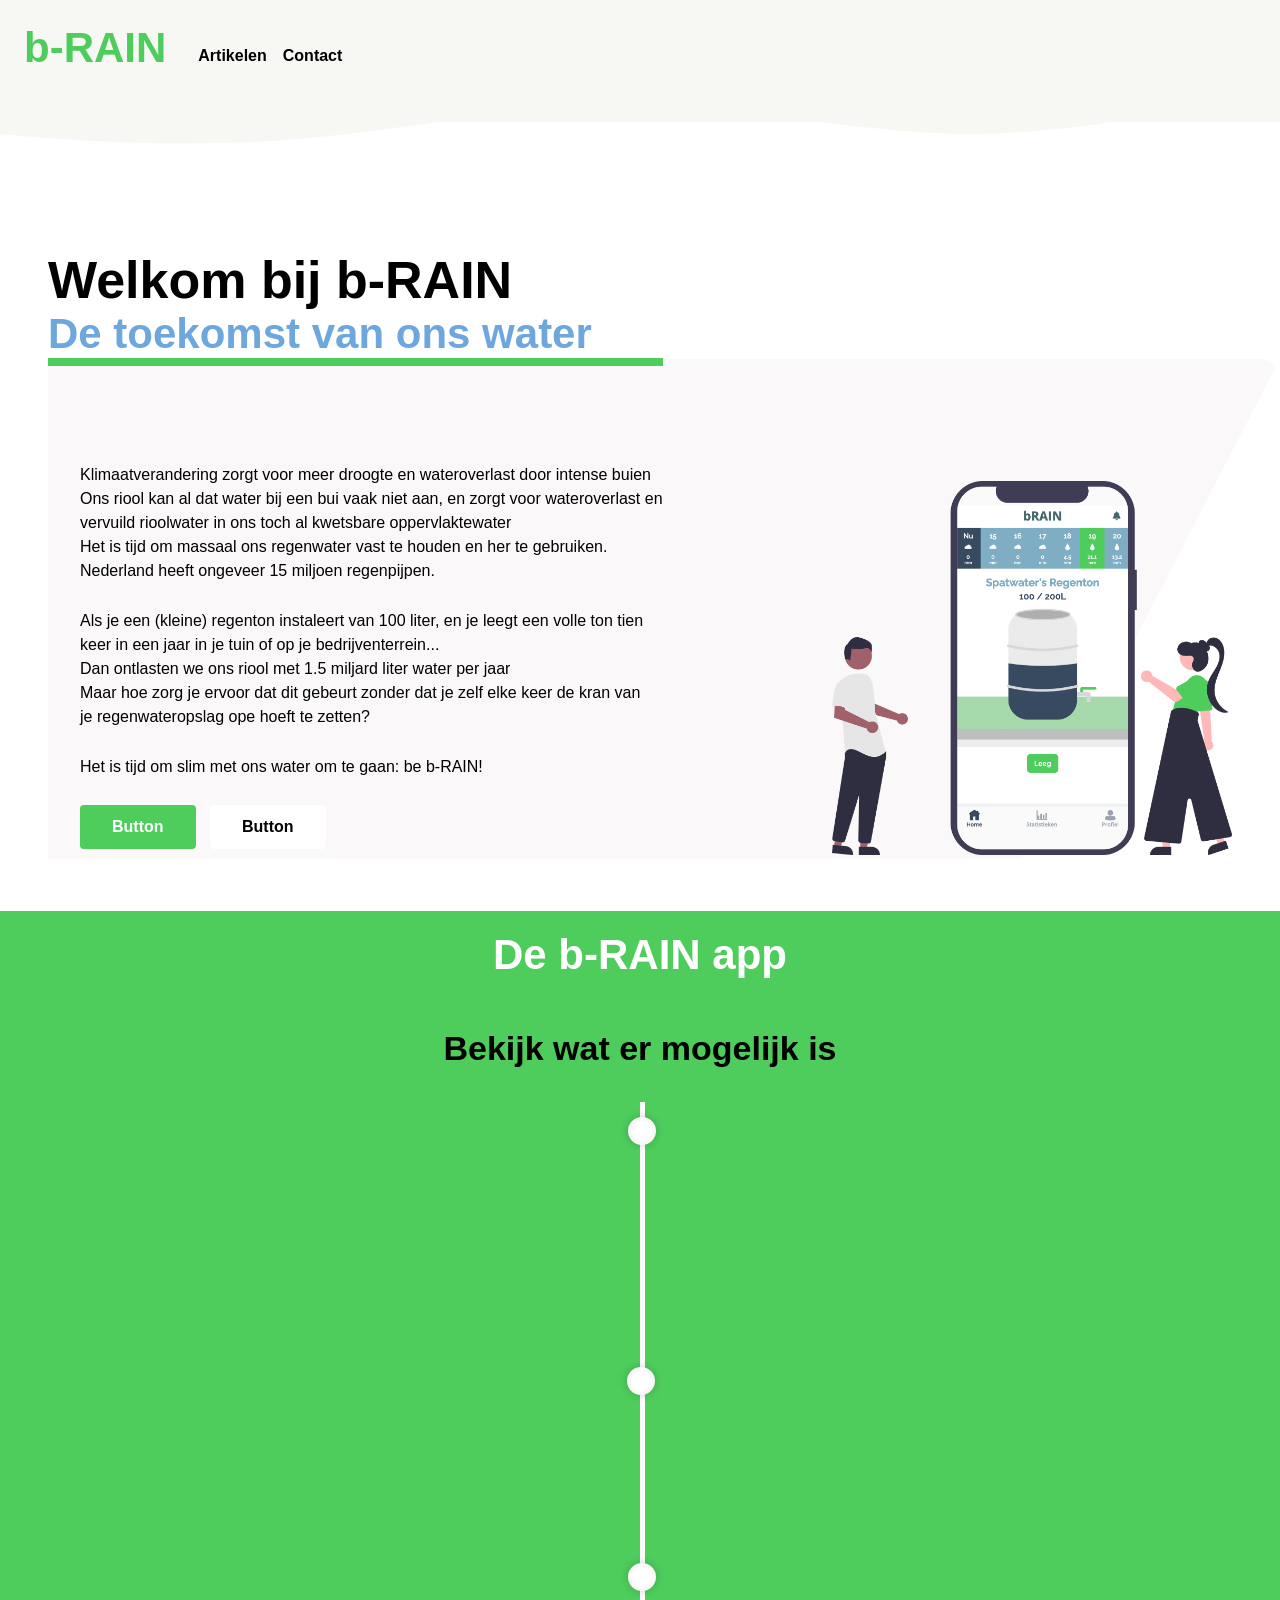
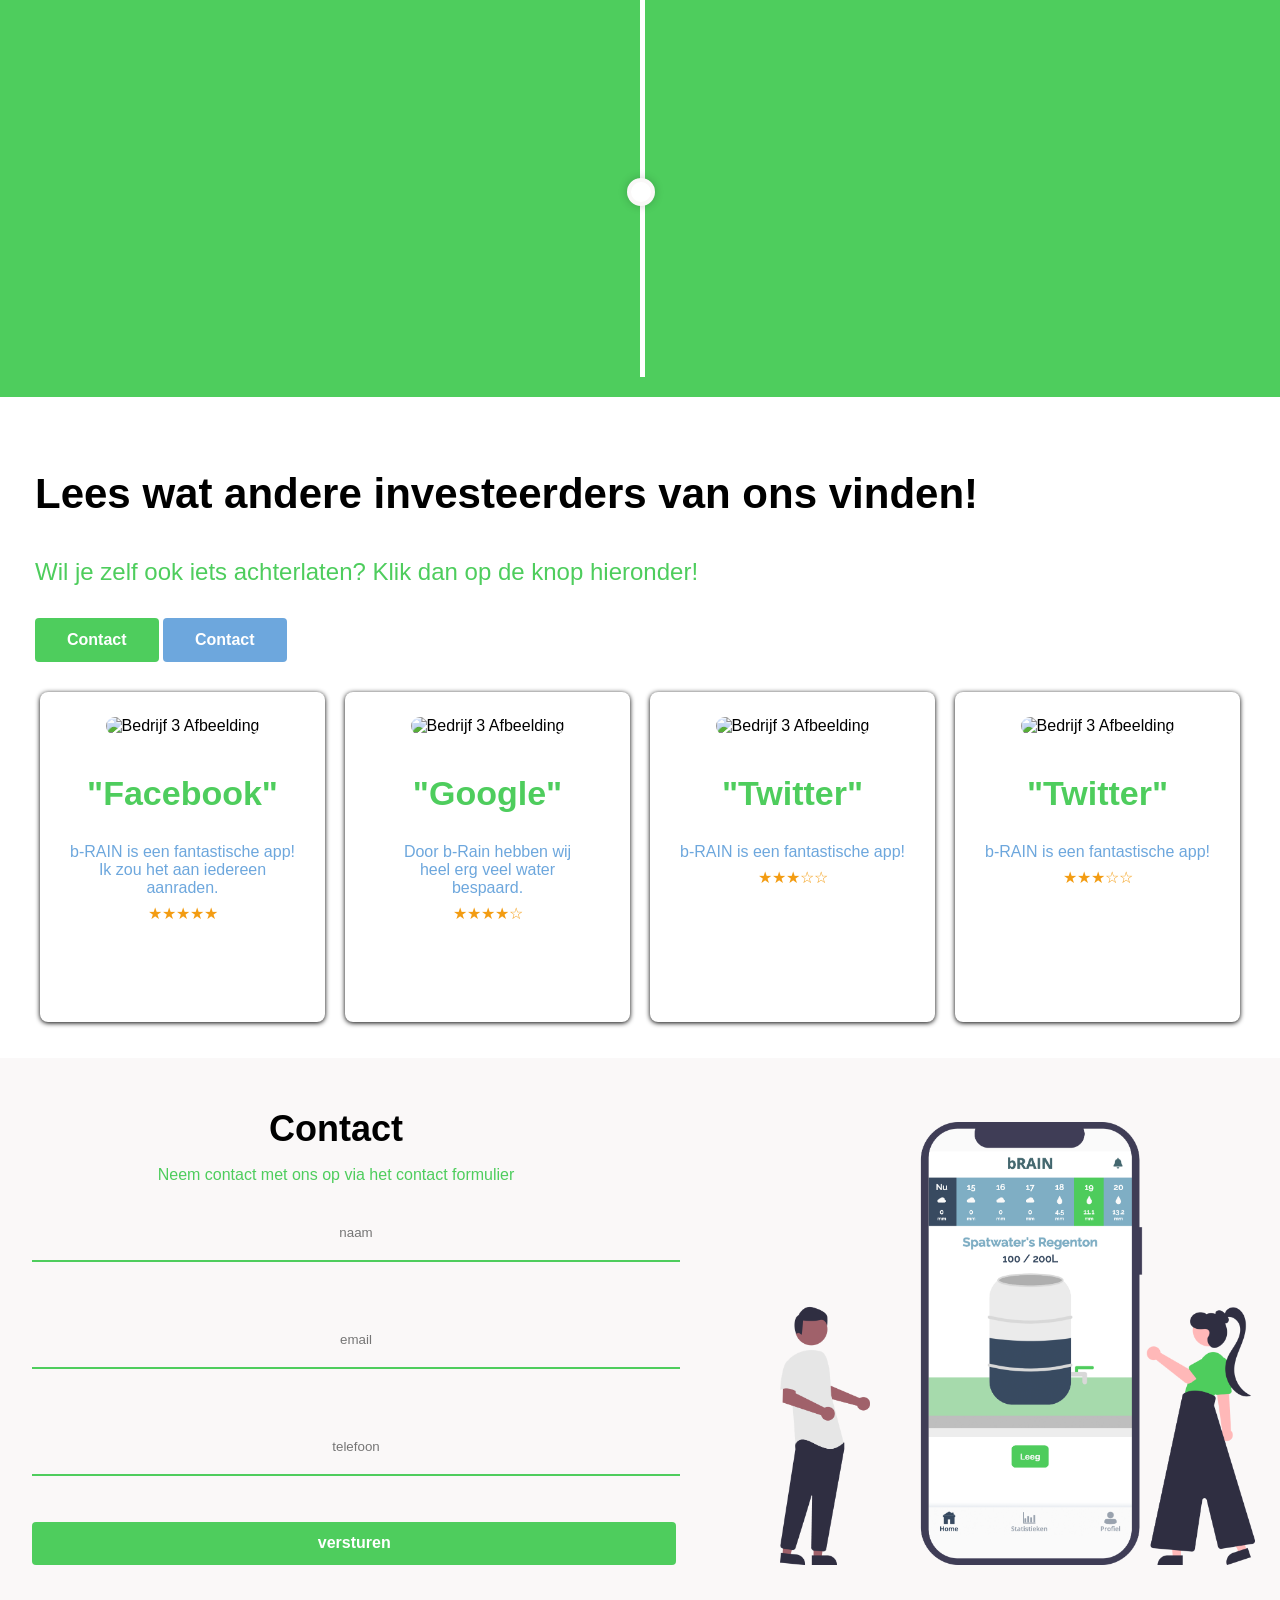
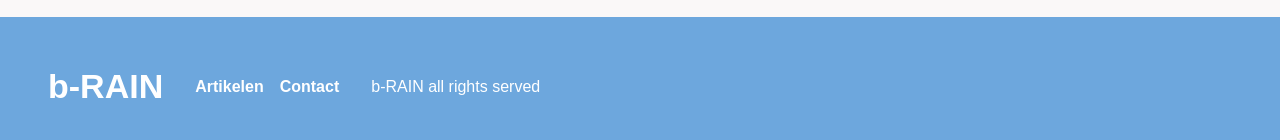
==== commit 50958afa: "Update index.html" ====
--- a/index.html
+++ b/index.html
@@ -224,7 +224,7 @@
           <button class="primary--button">versturen</button>  
       </form>
       <figure>
-          <img src="/assets/images/app.png" alt="app brain">
+         <img src="assets/images/app.png" alt="app brain">
       </figure>
       <div class="contact--background">
    
--- a/styles/style.css
+++ b/styles/style.css
@@ -827,6 +827,7 @@
 
         & input.input-contact {
             width: 100%;
+            padding: 20px;
             margin-bottom: 20px;
             margin: 20px 0 30px 0;
             border: none;
@@ -837,13 +838,13 @@
 
         & button {
             position: relative;
-            width: 100%;
+            width: 106%;
             top: 1em;
         }
     }
 
     figure > img {
-        width: 70%;
+        width: 90%;
         height: 70%;
         margin-left: 100px;
         object-fit: contain;
@@ -890,8 +891,8 @@
         }
 
         & input.input-contact {
-            width: 100%;
-            padding-top: 10px;
+            width: 90%;
+            padding: 12px 20px;
             margin: 10px 0 30px 0;
             border: none;
             border-bottom: 2px solid var(--primary);
@@ -899,8 +900,7 @@
         }
 
         & button{
-            padding-top: 10px;
-            width: 102%;
+            width: 101%;
             margin-bottom: 20px;
         }
     }
@@ -951,13 +951,14 @@
 
             & button {
                 width: 103%;
-                margin-bottom: 20px;
+                margin-bottom: 50px;
             }
         }
 
         figure > img {
-            width: 100%;
-            height: 70%;
+            width: 70%;
+            height: 80%;
+            margin-left: 100px;
         }
     }
 
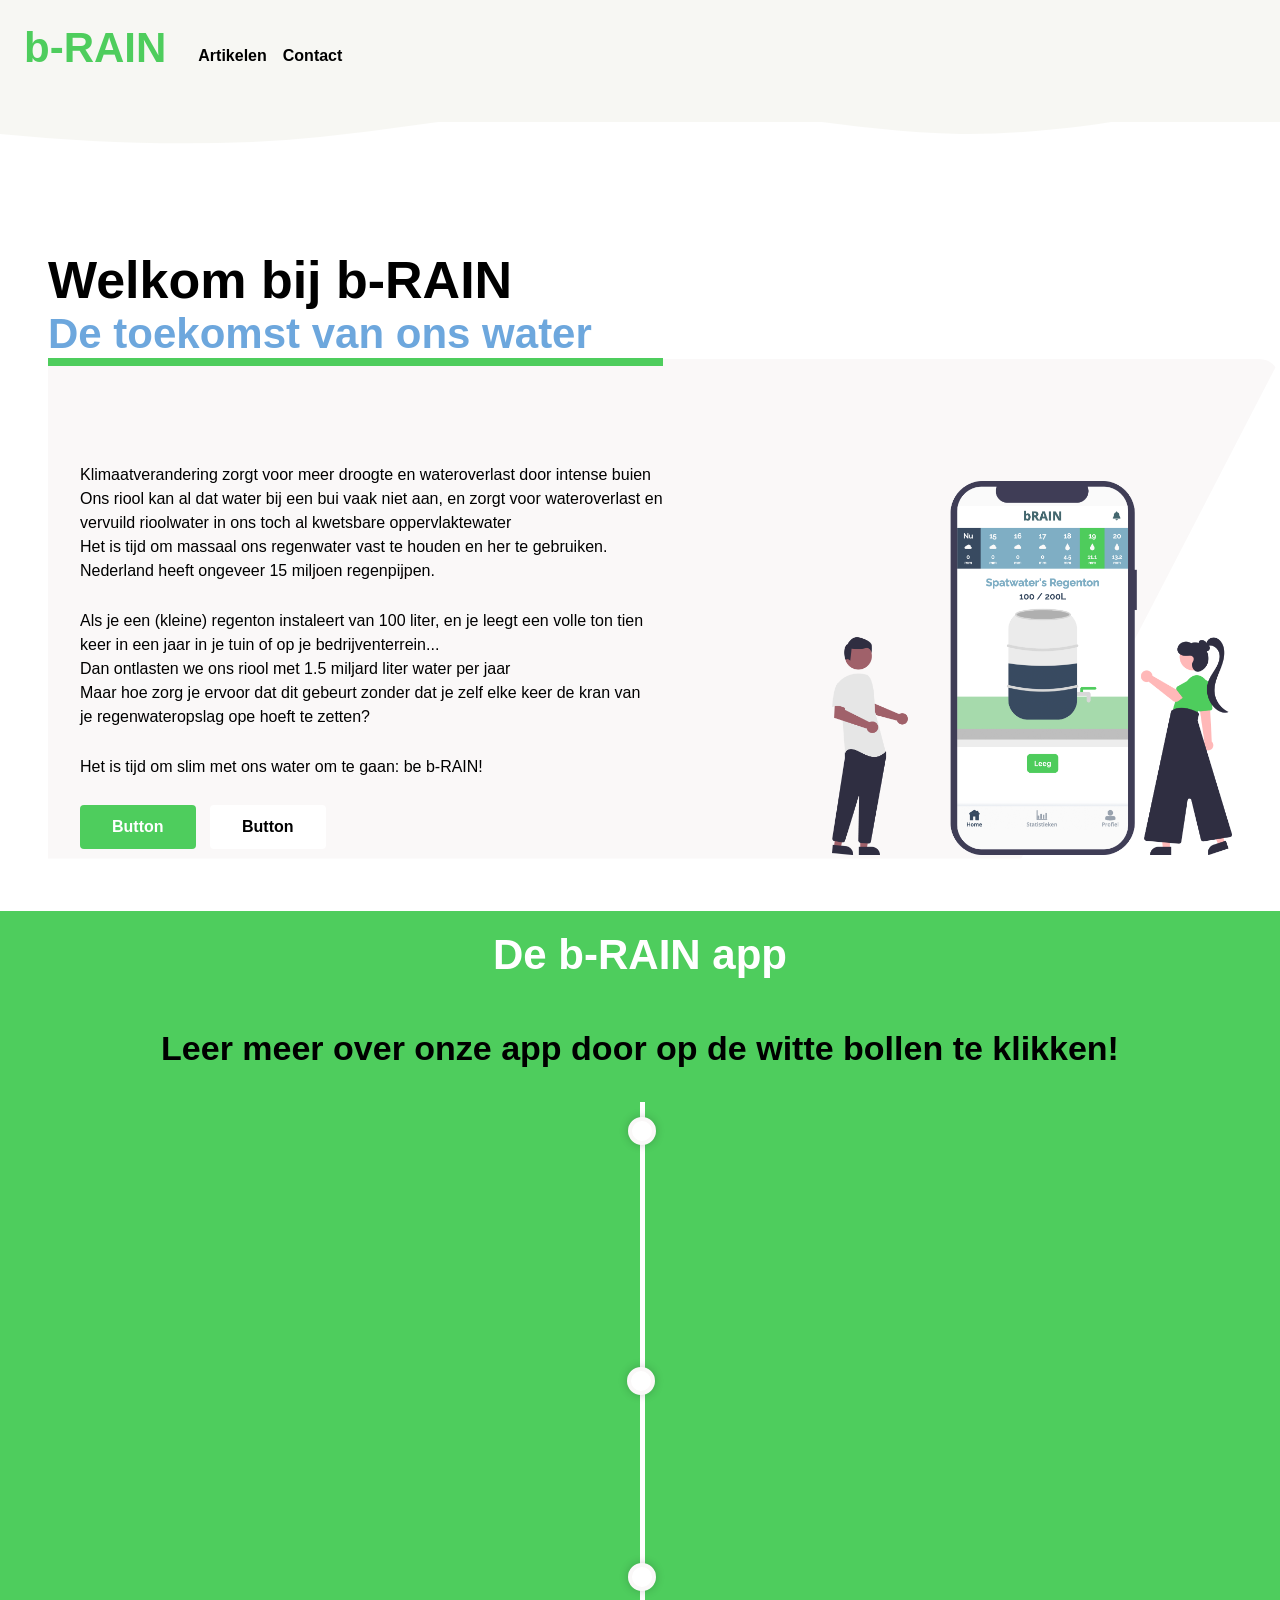
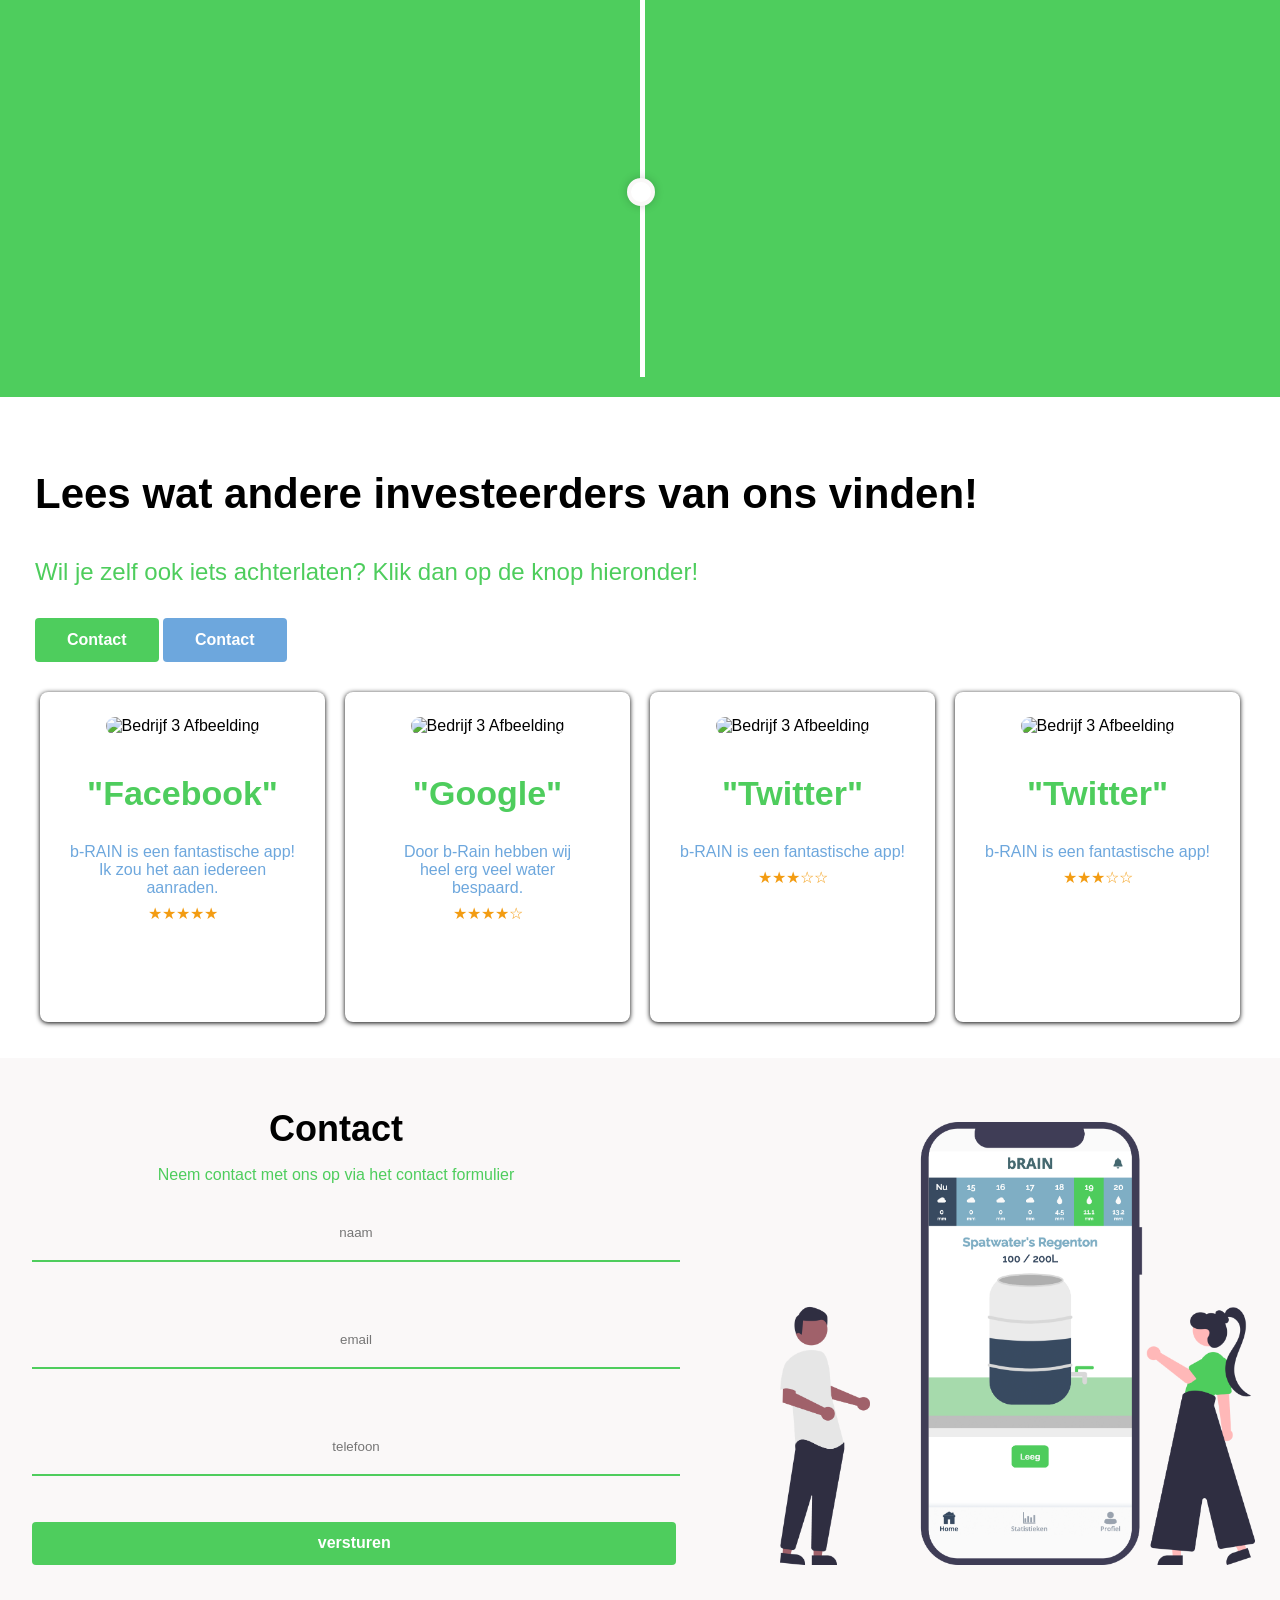
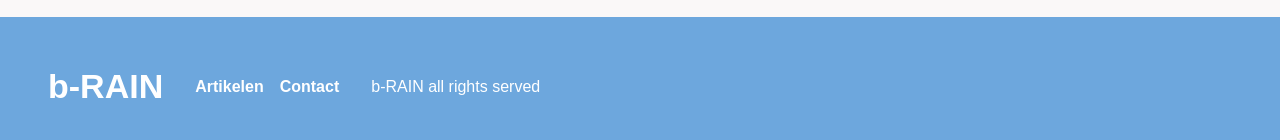
==== commit 349135b9: "Merge pull request #34 from Daan645/main Update daan branch" ====
--- a/index.html
+++ b/index.html
@@ -89,7 +89,7 @@
         <div class="timelinebox">
             <div class="timelinetitle">
             <h2>De b-RAIN app</h2>
-            <h3>Bekijk wat er mogelijk is</h3>
+            <h3>Leer meer over onze app door op de witte bollen te klikken!</h3>
             </div>
             <section class="timeline">
                 <!--Timeline-->
--- a/styles/style.css
+++ b/styles/style.css
@@ -500,7 +500,7 @@
 
 .timelinebox:hover {
     /*animation: grow 5s infinite alternate;*/
-    transform: scale(1.5);
+    /*transform: scale(1.5);*/
 }
 
 .timelinebox:hover::after {
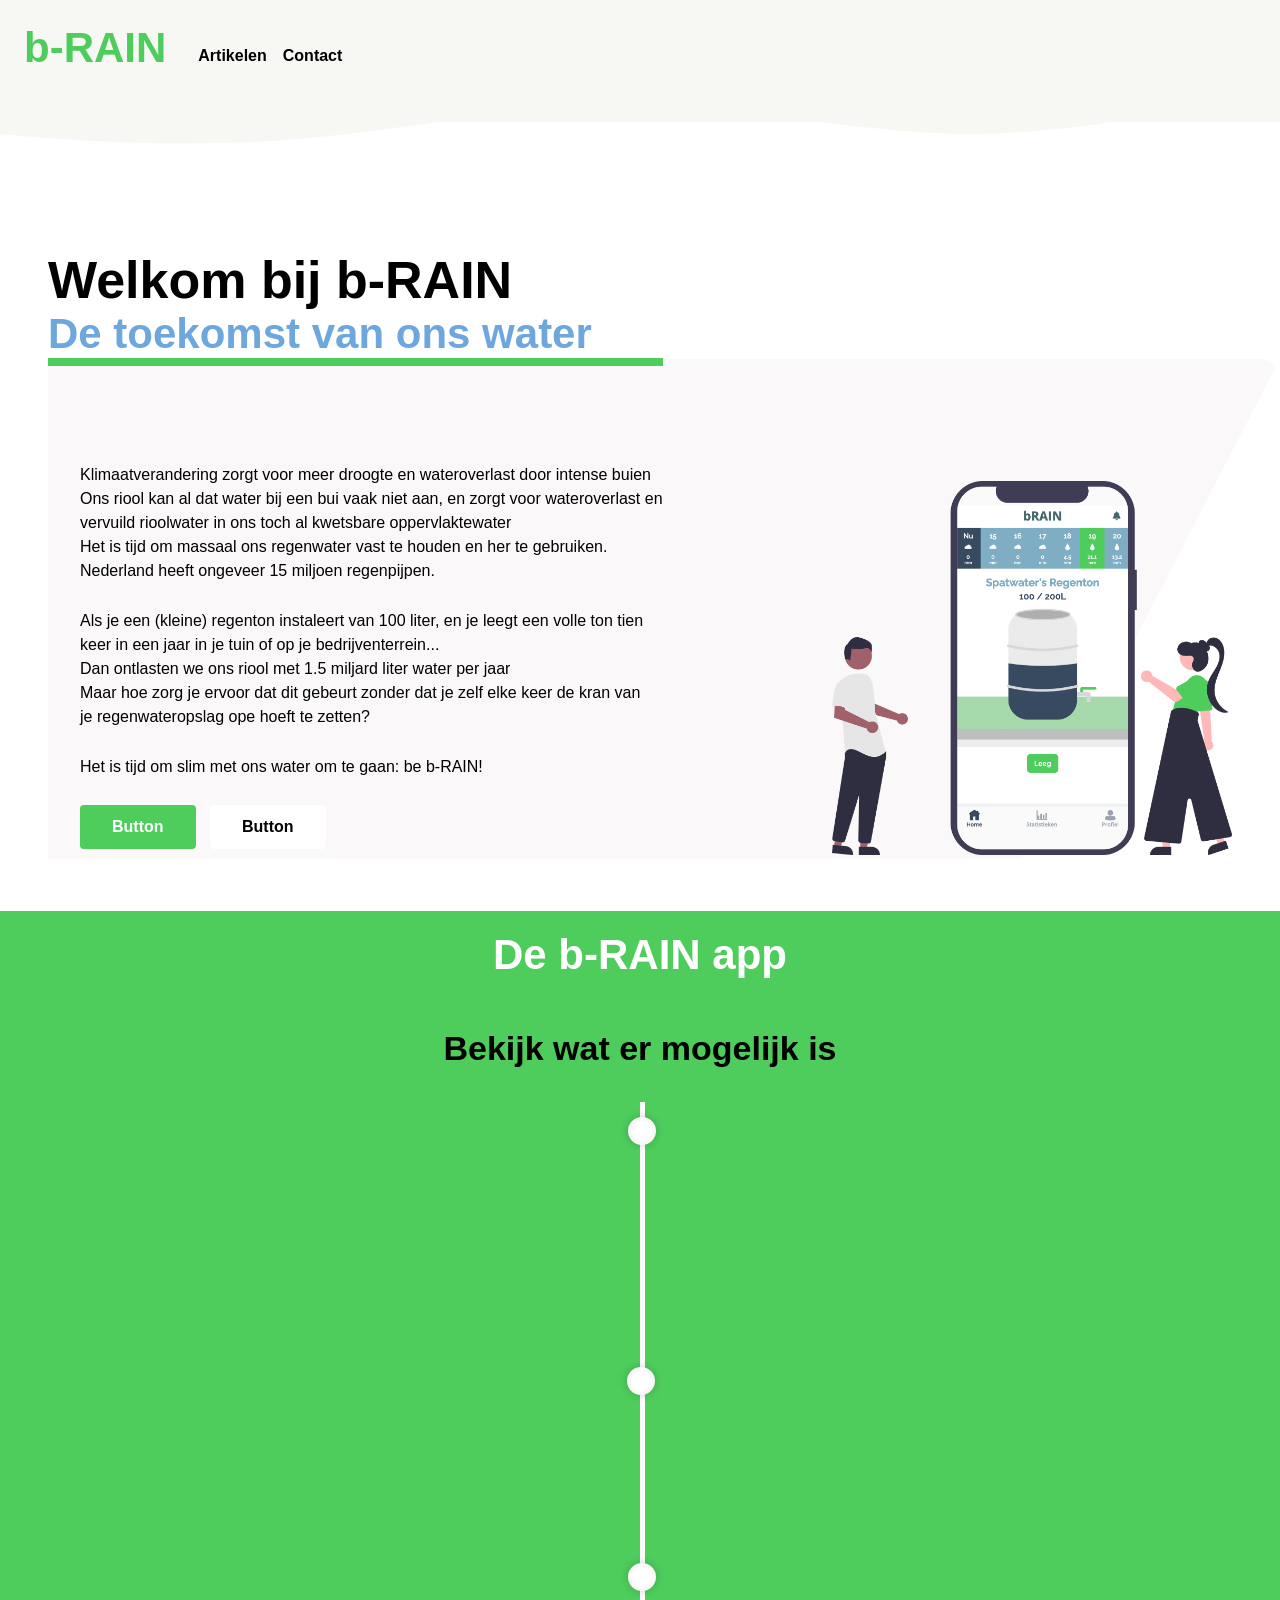
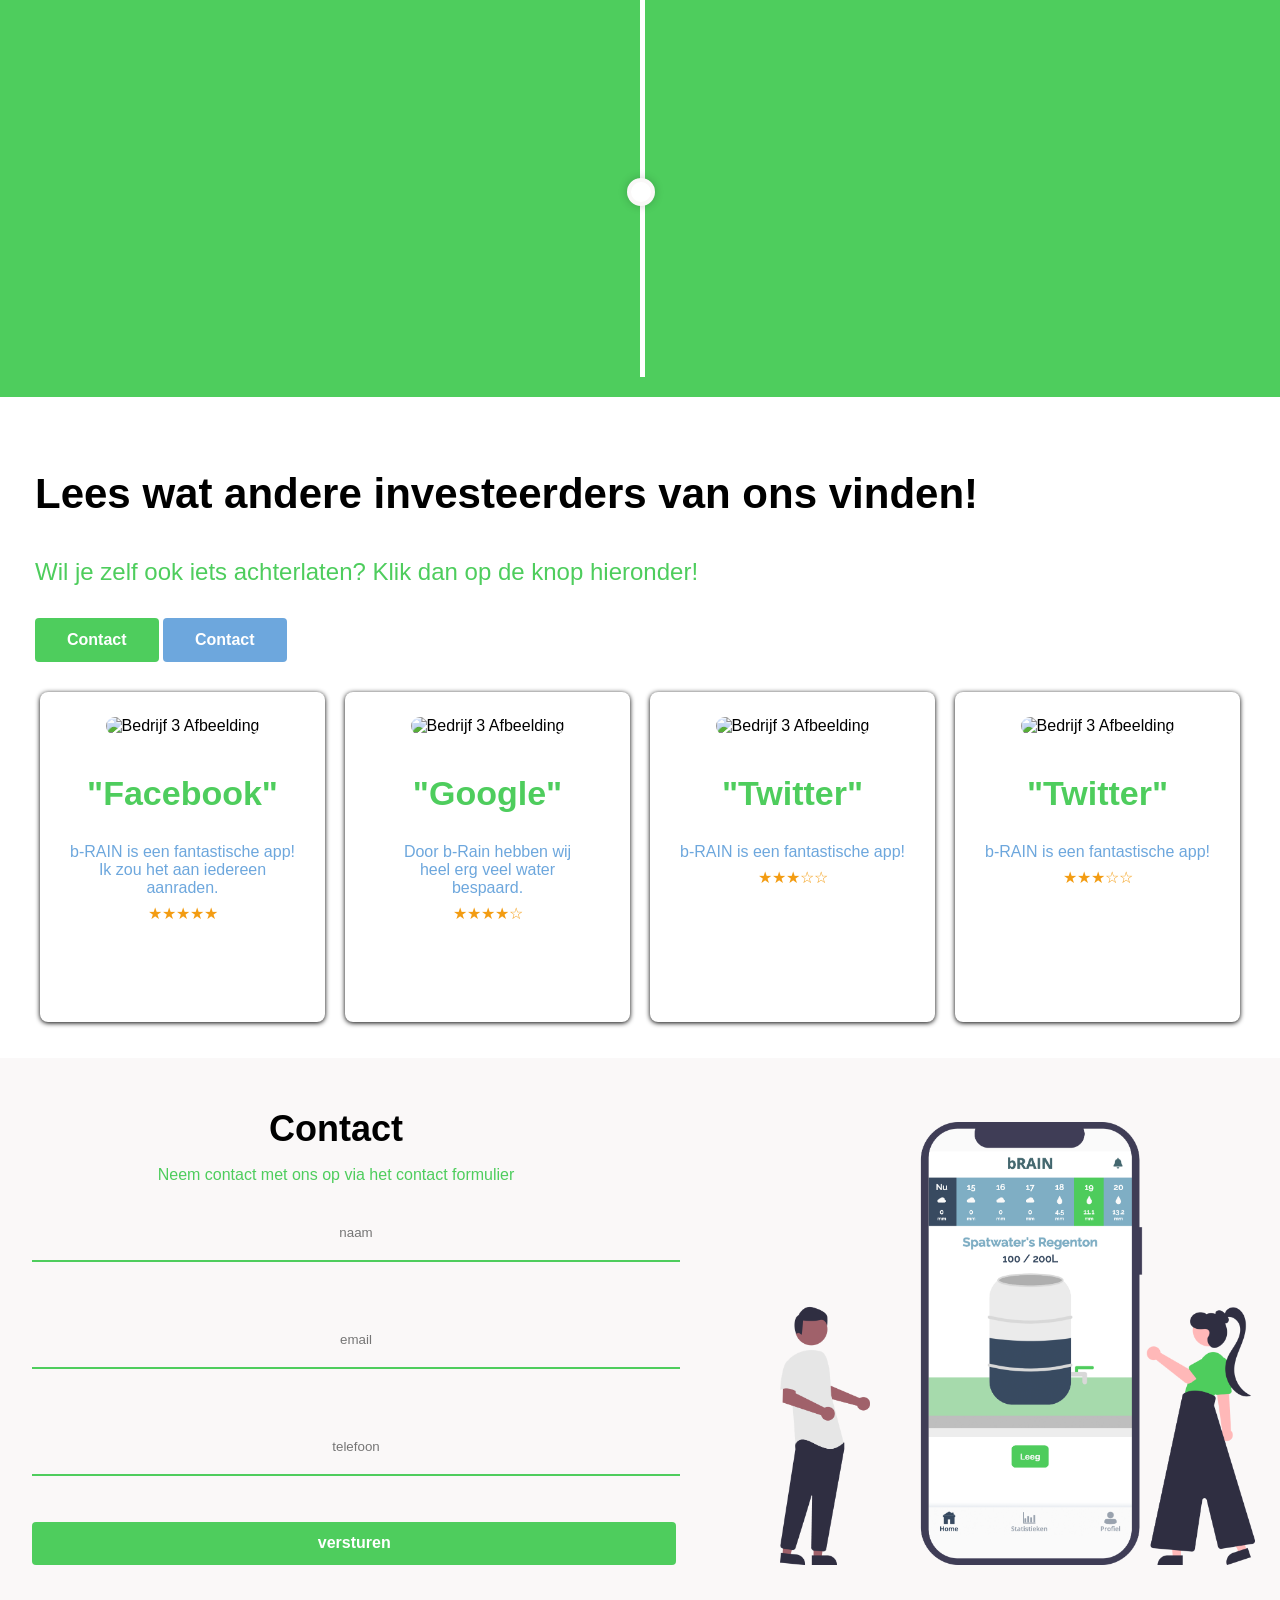
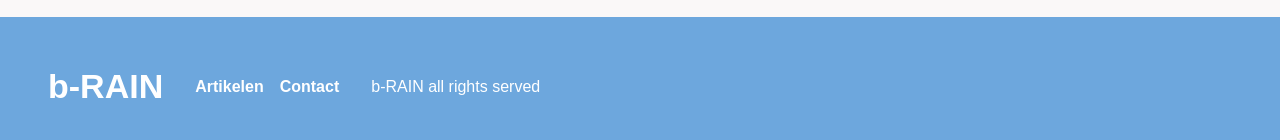
==== commit 2743eaaf: "titel" ====
--- a/index.html
+++ b/index.html
@@ -7,7 +7,7 @@
     <meta http-equiv="X-UA-Compatible" content="ie=edge">
     <script src="scripts/script.js" defer></script>
     <link rel="stylesheet" type="text/css" href="styles/style.css" />
-    <title>b-Rain</title>
+    <title>b-RAIN</title>
 </head>
 <!--Begin of header-->
 <!--Tom-->
@@ -89,7 +89,7 @@
         <div class="timelinebox">
             <div class="timelinetitle">
             <h2>De b-RAIN app</h2>
-            <h3>Leer meer over onze app door op de witte bollen te klikken!</h3>
+            <h3>Bekijk wat er mogelijk is</h3>
             </div>
             <section class="timeline">
                 <!--Timeline-->
@@ -224,7 +224,7 @@
           <button class="primary--button">versturen</button>  
       </form>
       <figure>
-         <img src="assets/images/app.png" alt="app brain">
+          <img src="/assets/images/app.png" alt="app brain">
       </figure>
       <div class="contact--background">
    
